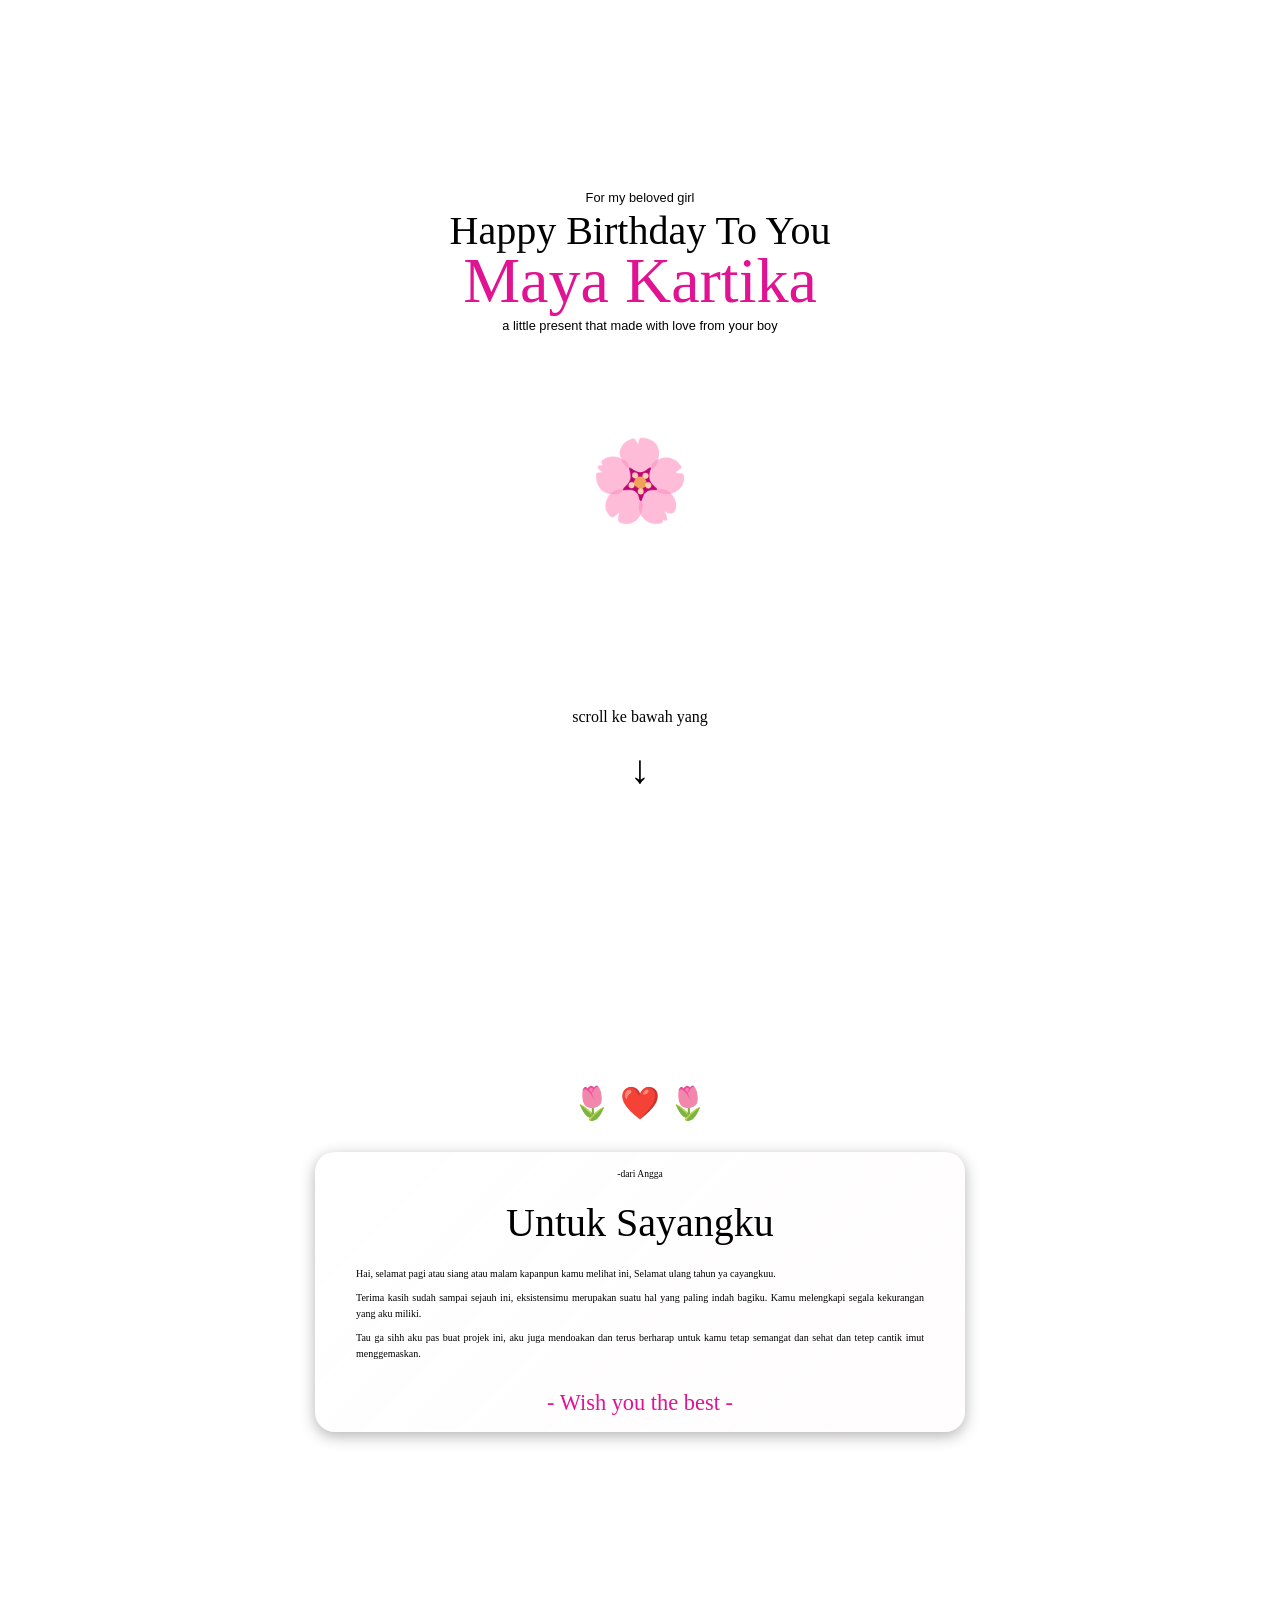
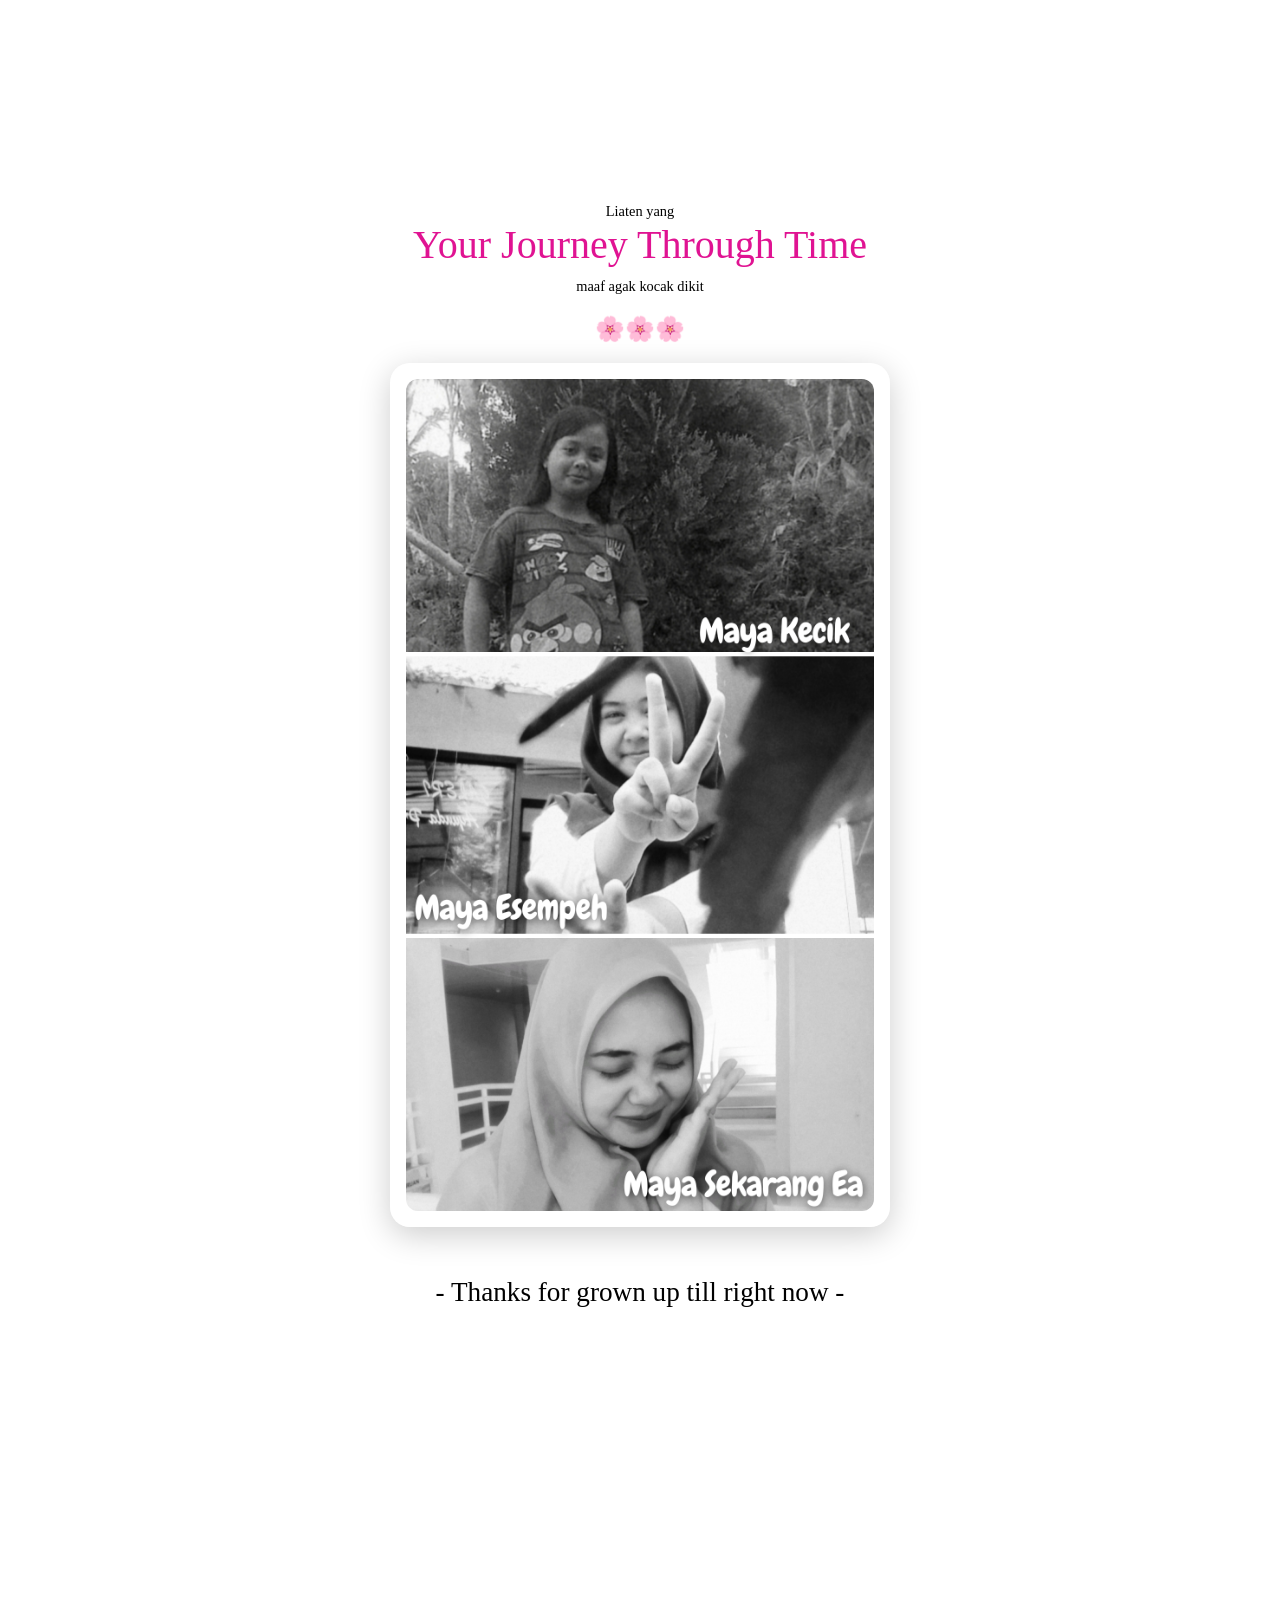
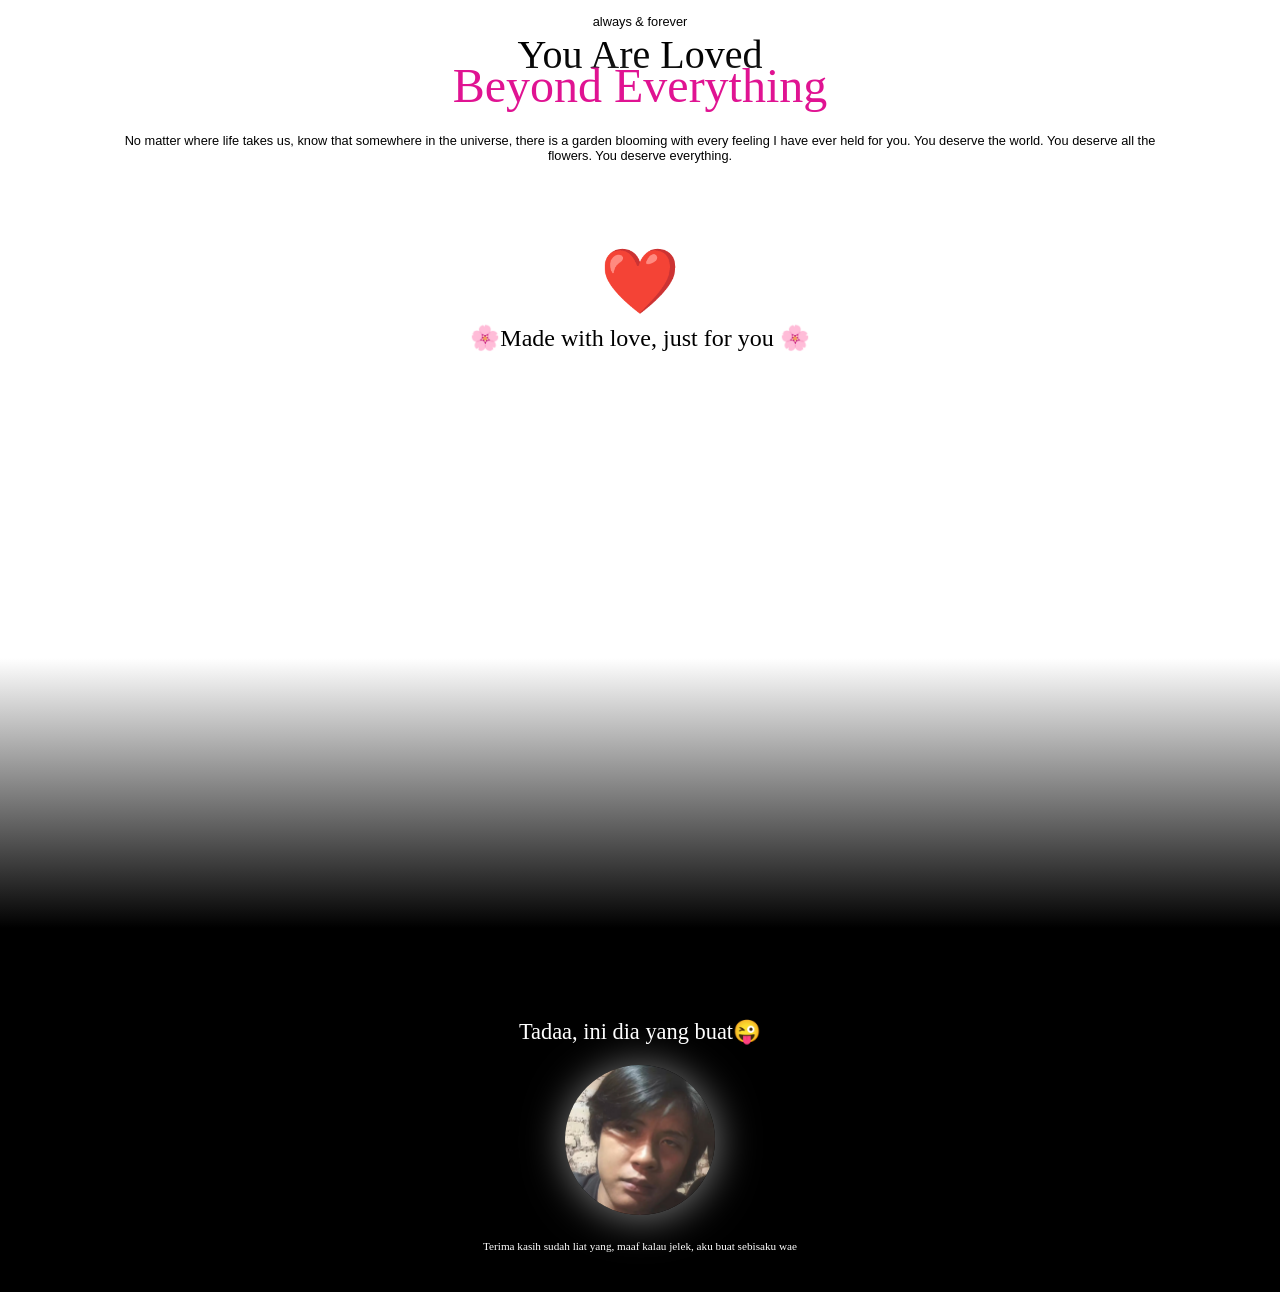
==== kartu.html @ b3ecb8d4 "Add files via upload" ====
<!DOCTYPE html>
<html lang="id">
<head>
    <meta charset="UTF-8">
    <meta name="viewport" content="width=device-width, initial-scale=1.0">
    <title>Buatan Angga</title>
    <link rel="stylesheet" href="style.css">
</head>
<body>
    <div id="flower-container"></div>
    <main class="scroll-container">
        
        <section class="halaman">
            <h100>For my beloved girl</h100>
            <h1>Happy Birthday To You</h1>
            <h2>Maya Kartika</h2>
            <h4>a little present that made with love from your boy</h4>
            <h5><span class="emoji-putar">🌸</span></h5>
            <h7>scroll ke bawah yang</h7>
            <h6><span class="kentul">↓</span></h6>
            
        
        </section>
        
        <section class="halamanY">
            <h1>🌷 ❤️ 🌷</h1>
            <div class="box-konten">
                <h2>-dari Angga</h2>
                <h3>Untuk <span class="asbak">Sayangku</span></h3>
                <p>Hai, selamat pagi atau siang atau malam kapanpun kamu melihat ini, Selamat ulang tahun ya cayangkuu.</p>
                <p>Terima kasih sudah sampai sejauh ini, eksistensimu merupakan suatu hal yang paling indah bagiku. Kamu melengkapi segala kekurangan yang aku miliki.</p>
                <p>Tau ga sihh aku pas buat projek ini, aku juga mendoakan dan terus berharap untuk kamu tetap semangat dan sehat dan tetep cantik imut menggemaskan.</p>
                <h4>- Wish you the best - </h4>
            </div>
        </section>
        
        <section class="halamanX">
            <hm>Liaten yang</hm>
            <h1 class="judul">Your Journey Through Time</h1>
            <p>maaf agak kocak dikit</p>
            <h2>🌸🌸🌸</h2>

            <div class="box-kliping-foto">
            <img src="kilas.png" alt="Kliping Memori Kita">
            </div>
            <h3>- Thanks for grown up till right now -</h3>
        </section>

        <section class="halamanZ">
            <h100>always & forever</h100>
            <h1>You Are Loved</h1>
            <h2>Beyond Everything</h2>
            <p>No matter where life takes us, know that somewhere in the universe, there is a garden blooming with every feeling I have ever held for you. You deserve the world. You deserve all the flowers. You deserve everything.</p>
            <h6><span class="kentul">❤️</span></h6>
            <h3>🌸Made with love, just for you 🌸</h3>
        </section>

        <section class="batas">

        </section>

        <section class="ending">
            <h1>Tadaa, ini dia yang buat😜</h1>
            <div class="container-foto-bulat">
            <img src="kurator.jpg" alt="Foto Profil" class="foto-profil-bulat">
             </div>
            <p>Terima kasih sudah liat yang, maaf kalau jelek, aku buat sebisaku wae</p>
        </section>
    </main>

    <script src="script.js"></script>
</body>
</html>
---- style.css ----
/* Mendeklarasikan font kustom kamu */
@font-face {
    font-family: 'roable'; /* Ini nama bebas yang kamu buat sendiri */
    src: url('fonts/roable.otf') format('opentype'); /* Arahkan ke tempat file font kamu disimpan */
}
@font-face {
    font-family: 'eternalo'; 
    src: url('fonts/eternalo.ttf') format('opentype');
}
@font-face {
    font-family: 'sepohayde'; 
    src: url('fonts/sepohayde.ttf') format('opentype');
}
@font-face {
    font-family: 'relodrame'; 
    src: url('fonts/relodrame.ttf') format('opentype');
}
@import url('https://fonts.googleapis.com/css2?family=Poppins:ital,wght@0,100;0,200;0,300;0,400;0,500;0,600;0,700;0,800;0,900;1,100;1,200;1,300;1,400;1,500;1,600;1,700;1,800;1,900&display=swap');

/* 1. Reset dasar agar jarak di browser rapi */
* {
    margin: 0;
    padding: 0;
    box-sizing: border-box;
}

/* 2. Mengatur Background Utama (Gradasi Ungu Tua ke Hitam) */
body {
    margin: 0;
    padding: 0;
    width: 100%;
    
    /* background-image: url('bg1.png'); */
    background-position: center;
    background-repeat: no-repeat;
    background-size: cover;
    background-color: #ffffff;
    background-attachment: fixed;
}

/* 3. Mengatur Wadah Utama Scroll */
.scroll-container {
    display: flex;
    flex-direction: column;
    width: 100%;
}

/* 4. Mengatur Tiap Halaman Seksional */
.halaman {
    /* Membuat tiap halaman memiliki tinggi minimal setara 1 layar penuh browser */
    min-height: 70vh; 
    
    /* Membuat konten di dalamnya otomatis berada di tengah-tengah */
    display: flex;
    flex-direction: column;
    justify-content: center;
    align-items: center;
    
    /* Jarak aman di kanan-kiri dan atas-bawah */
    padding: 40px 20px; 
    text-align: center;
    
}
.halamanY {
    /* Membuat tiap halaman memiliki tinggi minimal setara 1 layar penuh browser */
    min-height: 100vh; 
    
    /* Membuat konten di dalamnya otomatis berada di tengah-tengah */
    display: flex;
    flex-direction: column;
    justify-content: center;
    align-items: center;
    
    /* Jarak aman di kanan-kiri dan atas-bawah */
    padding: 40px 20px; 
    text-align: center;
     
}
.halamanX {
    /* Membuat tiap halaman memiliki tinggi minimal setara 1 layar penuh browser */
    min-height: 100vh; 
    
    /* Membuat konten di dalamnya otomatis berada di tengah-tengah */
    display: flex;
    flex-direction: column;
    justify-content: center;
    align-items: center;
    
    /* Jarak aman di kanan-kiri dan atas-bawah */
    padding: 40px 20px; 
    text-align: center;
    
}
.halamanZ {
    /* Membuat tiap halaman memiliki tinggi minimal setara 1 layar penuh browser */
    min-height: 100vh; 
    
    /* Membuat konten di dalamnya otomatis berada di tengah-tengah */
    display: flex;
    flex-direction: column;
    justify-content: center;
    align-items: center;
    
    /* Jarak aman di kanan-kiri dan atas-bawah */
    padding: 40px 20px; 
    text-align: center;
    
}
.batas {
    min-height: 30vh;
    background: hsla(0, 0%, 100%, 1);
    background: linear-gradient(270deg, hsla(0, 0%, 100%, 1) 0%, hsla(0, 0%, 0%, 1) 100%);
    background: -moz-linear-gradient(270deg, hsla(0, 0%, 100%, 1) 0%, hsla(0, 0%, 0%, 1) 100%);
    background: -webkit-linear-gradient(270deg, hsla(0, 0%, 100%, 1) 0%, hsla(0, 0%, 0%, 1) 100%);
    filter: progid: DXImageTransform.Microsoft.gradient( startColorstr="#FFFFFF", endColorstr="#000000", GradientType=1 );
    }
.ending {
    /* Membuat tiap halaman memiliki tinggi minimal setara 1 layar penuh browser */
    min-height: 10vh;
    background-color: #000000;
    
    /* Membuat konten di dalamnya otomatis berada di tengah-tengah */
    display: flex;
    flex-direction: column;
    justify-content: center;
    align-items: center;
    
    /* Jarak aman di kanan-kiri dan atas-bawah */
    padding: 40px 20px; 
    text-align: center;
    
}

.halaman h100 {
    font-family: "Poppins", sans-serif;
    font-weight: 400;
    font-size: 0.8rem;
    margin-top: 150px;
    margin-bottom: 2px;
    color: #000000;
    animation: muncul 1s ease-out forwards;
}

.halaman h1 {
    font-family: "eternalo";
    font-size: 2.5rem;
    font-weight: 500;
    margin-bottom: 20px;
    color: #000000;
    text-shadow: 0 0 30px #ffffff;
    animation: muncul 1s ease-out forwards;
    animation-delay: 1s;
    opacity: 0;
}

.halaman h2 {
    font-family: "relodrame";
    font-size: 4rem;
    font-weight: 500;
    margin-top: -30px;
    margin-bottom: 100px;
    color: #e01392;
    text-shadow: 0 0 30px #ffffff;
    animation: muncul 1s ease-out forwards;
    animation-delay: 2s;
    opacity: 0;
}
.halaman h4 {
    font-family: "Poppins", sans-serif;
    font-size: 0.8rem;
    font-weight: 400;
    margin-top: -100px;
    margin-bottom: 1px;
    color:#000000;
    animation: muncul 1s ease-out forwards;
    animation-delay: 3s;
    opacity: 0;
}
.halaman h5 {
font-size: 5rem;
margin-top: 100px;
margin-bottom: -20px;
animation: muncul 1.2s ease-out forwards;
animation-delay: 3.4s;
opacity: 0;
}

.halaman h6 {
    font-size: 2.5rem;
    margin-top: 20px;
    color:#000000;
    animation: muncul 1.2s ease-out forwards;
    animation-delay: 3.4s;
    opacity: 0;
}
.halaman h7{
    font-family: "Poppins";
    font-weight: 300;
    font-size: 1rem;
    margin-top: 200px;
    color:#000000;
    animation: muncul 1.2s ease-out forwards;
    animation-delay: 3.4s;
    opacity: 0;
}
@keyframes muncul {
    0% {
        opacity: 0;
        transform: translateY(50px) scale(1);
    }
    100% {
        opacity: 1;
        transform: translateY(0) scale(1);
    }
}
.halamanY h1 {
    font-size: 2rem;
    margin-top: -50px;
    margin-bottom: 20px;
}
.halamanY h2 {
    font-family: 'Poppins';
    font-weight: 500;
    font-size: 0.6rem;
    margin-top: -25px;
    margin-bottom: 20px;
    color: #000000;
    justify-self: right;
}
.halamanY h3 {
    font-family: 'eternalo';
    font-weight: 500;
    font-size: 2.5rem;
    margin-bottom: 20px;
    color: #000000;
}
/*.asbak {
    color: #e01392;
}*/
.halamanY p {
    font-family: 'Poppins';
    font-size: 10px;
    line-height: 1.6;
    color: #000000;
    text-align: justify;
    padding-bottom: 8px;
}
.halamanY h4{
    font-family: 'relodrame';
    font-weight:200;
    color: #e01392;
    font-size: 1.4rem;
    padding-top: 20px;
    margin-bottom: -25px;
}
#flower-container {
    position: fixed;
    top: 0;
    left: 0;
    width: 100%;
    height: 100%;
    pointer-events: none; /* Agar teks di bawahnya tetap bisa di-klik */
    z-index: 9999; /* Agar posisi kelopak selalu di depan background */
    overflow: hidden;
}

/* Gaya untuk setiap kelopak bunga */
.kelopak {
    position: absolute;
    top: -40px; /* Mulai dari sedikit di atas layar */
    color: #ffb3d9; /* Warna pink kelopak */
    font-size: 1.5rem;
    user-select: none;
    animation: jatuh linear infinite;
}

/* Logika gerakan jatuh dan bergoyang */
@keyframes jatuh {
    0% {
        transform: translateY(0) rotate(0deg) translateX(0);
        opacity: 1;
    }
    50% {
        /* Di tengah jalan, kelopaknya agak miring/bergeser ke samping */
        transform: translateY(50vh) rotate(180deg) translateX(30px);
        opacity: 0.8;
    }
    100% {
        /* Jatuh sampai melewati bawah layar */
        transform: translateY(105vh) rotate(360deg) translateX(-20px);
        opacity: 0;
    }
}
/* --- STYLE BOX KONTEN TRANSPARAN GRADIENT --- */
.box-konten {
    /* 1. Membuat warna background transparan bergradasi (putih transparan ke pink soft transparan) */
    background: linear-gradient(
        135deg, 
        rgba(255, 255, 255, 0.07), 
        rgba(255, 179, 217, 0.03)
    );
    
    /* 2. Efek Kaca Buram (Glassmorphism) agar terlihat mewah */
    backdrop-filter: blur(10px);
    -webkit-backdrop-filter: blur(10px); /* Dukungan untuk browser Safari */
    
    /* 3. Mengatur ukuran dan jarak di dalam box */
    padding: 40px;
    max-width: 650px;
    width: 85%; /* Responsif di layar HP */
    border-radius: 20px; /* Membuat sudut box melengkung lembut */
    
    /* 4. Memberikan garis tepi tipis semi-transparan agar box terlihat tegas */
    border: 1px solid rgba(255, 255, 255, 0.15);
    
    /* 5. Efek bayangan halus di belakang box */
    box-shadow: 0 4px 15px rgba(0, 0, 0, 0.3);
    
    /* 6. Animasi halus jika nanti ingin ditambah efek muncul */
    transition: all 0.3s ease;
    margin-top: 10px;
}
.emoji-putar {
    display: inline-block; /* WAJIB: Agar emoji bisa merespon efek putaran/transform */
    
    /* Nama animasi: putar | Durasi: 4 detik | Gerakan: linear (kecepatan konstan) */
    animation: putar 4s linear infinite; 
}

/* LOGIKA PUTARAN (0 derajat sampai 360 derajat) */
@keyframes putar {
    0% {
        transform: rotate(0deg);
    }
    100% {
        transform: rotate(360deg);
    }
}
.kentul {
    display: inline-block; /* WAJIB: Agar emoji bisa merespon efek putaran/transform */

    
    /* Kita ubah nama animasinya jadi 'putarMentul' */
    /* Durasi 3 detik agar gerakan mentul dan putarnya mengalun gemas */
    animation: putarMentul 1s cubic-bezier(0.25, 0.46, 0.45, 0.94) infinite alternate;
}
@keyframes putarMentul {
    0% {
        transform: translateY(0); /* Posisi normal di bawah */
    }
    100% {
        transform: translateY(-20px); /* Melompat ke atas sejauh 20px */
    }
}
/* --- KOTAK TRANSPARAN BESAR UNTUK SATU GAMBAR KLIPING --- */
.box-kliping-foto {
    width: 90%;                     /* Lebar kotak 90% dari layar HP agar ada jarak di kanan-kiri */
    max-width: 500px;               /* Batas lebar maksimal di laptop agar tidak terlalu raksasa */
    background: rgba(255, 255, 255, 0.15); /* Efek transparan putih tipis ala kaca */
    backdrop-filter: blur(8px);     
    -webkit-backdrop-filter: blur(8px);
    border: 1px solid rgba(255, 255, 255, 0.25); 
    border-radius: 20px;            /* Sudut kotak melengkung cantik */
    padding: 15px;                  /* Jarak bingkai transparan ke gambar di dalamnya */
    box-shadow: 0 8px 32px 0 rgba(0, 0, 0, 0.2); 
    box-sizing: border-box;
    margin: 20px auto;              /* Biar posisinya pas di tengah-tengah secara vertikal & horizontal */
}

/* --- MENGATUR GAMBAR EDITAN DI DALAMNYA BIAR AUTO-RESPONSIVE --- */
.box-kliping-foto img {
    width: 100%;                    /* Lebar gambar otomatis melebar pas sesuai kotak transparannya */
    height: auto;                   /* KUNCI: Tinggi gambar otomatis mengikuti proporsi asli hasil editanmu */
    display: block;
    border-radius: 12px;            /* Sudut gambar ikut melengkung rapi */
}
.halamanX hm {
    font-family: 'Poppins';
    font-weight: 400;
    font-size: 0.9rem;
    margin-top: 30px;
    margin-bottom: 1px;
    color: #000000;
}
.halamanX h1 {
    font-family: 'eternalo';
    font-weight: 500;
    font-size: 2.5rem;
    margin-bottom: 20px;
    color: #e01392;
}
.halamanX p{
    font-family: 'Poppins';
    font-weight: 400;
    font-size: 0.9rem;
    margin-top: -10px;
    margin-bottom: 20px;
    color: #000000
}
.halamanX h3 {
    font-family: 'relodrame';
    font-weight: 500;
    font-size: 1.7rem;
    margin-top: 30px;
    margin-bottom: 10px;
    color: #000000;
}
.halamanZ h100 {
    font-family: "Poppins", sans-serif;
    font-weight: 400;
    font-size: 0.8rem;
    margin-top: -50px;
    margin-bottom: 2px;
    color: #000000;
}

.halamanZ h1 {
    font-family: "eternalo";
    font-size: 2.5rem;
    font-weight: 500;
    margin-bottom: 20px;
    color: #000000;
    text-shadow: 0 0 30px #ffffff;
}

.halamanZ h2 {
    font-family: "relodrame";
    font-size: 3rem;
    font-weight: 500;
    margin-top: -40px;
    margin-bottom: 100px;
    color: #e01392;
    text-shadow: 0 0 30px #ffffff;
}
.halamanZ p {
    font-family: "Poppins", sans-serif;
    font-size: 0.8rem;
    font-weight: 400;
    margin-top: -80px;
    margin-bottom: 1px;
    margin-left: 100px;
    margin-right: 100px;
    color:#000000;
}
.halamanZ h6 {
    font-size: 4rem;
    padding-top: 80px;
    color:#000000;
}
.halamanZ h3 {
    font-family: 'eternalo';
    font-weight: 200;
    color: #000000;
    font-size: 1.5rem;
    padding-top: 5px;
}
.ending h1{
    font-family: 'Poppins';
    font-weight: 500;
    color: #ffffff;
    font-size: 1.4rem;
    margin-top: 50px;
    margin-bottom: -30px;
}
.ending p {
    font-family: 'Poppins';
    font-weight: 300;
    color: #ffffff;
    font-size: 0.7rem;
    padding-top: 5px;
}
.container-foto-bulat {
    display: flex;
    justify-content: center; /* Meratakan secara horizontal ke tengah */
    align-items: center;
    width: 100%;
    margin-top: 50px;        /* Jarak ke konten di atasnya */
    margin-bottom: 20px;     /* Jarak ke dasar halaman */
}

/* KUNCI: Membuat foto menjadi bulat sempurna */
.foto-profil-bulat {
    width: 150px;           /* Ukuran diameter bulatnya (Laptop) */
    height: 150px;          /* Wajib sama dengan lebarnya agar bulat sempurna */
    object-fit: cover;      /* Potong gambar secara cerdas agar tidak gepeng */
    
    /* INI JURUS UTAMANYA: Setengah dari diameter */
    border-radius: 50%;     

    /* 
    border: 4px solid #ffffff;*/
    
    /* Opsional: Tambahkan bayangan lembut biar "timbul" */
    box-shadow: 1px 2px 40px rgba(255, 255, 255, 0.5);
}

/* Responsif: Perkecil sedikit ukuran di layar HP */
@media (max-width: 480px) {
    .foto-profil-bulat {
        width: 120px;
        height: 120px;
        /*border: 3px solid #ffffff;  */
    }
}
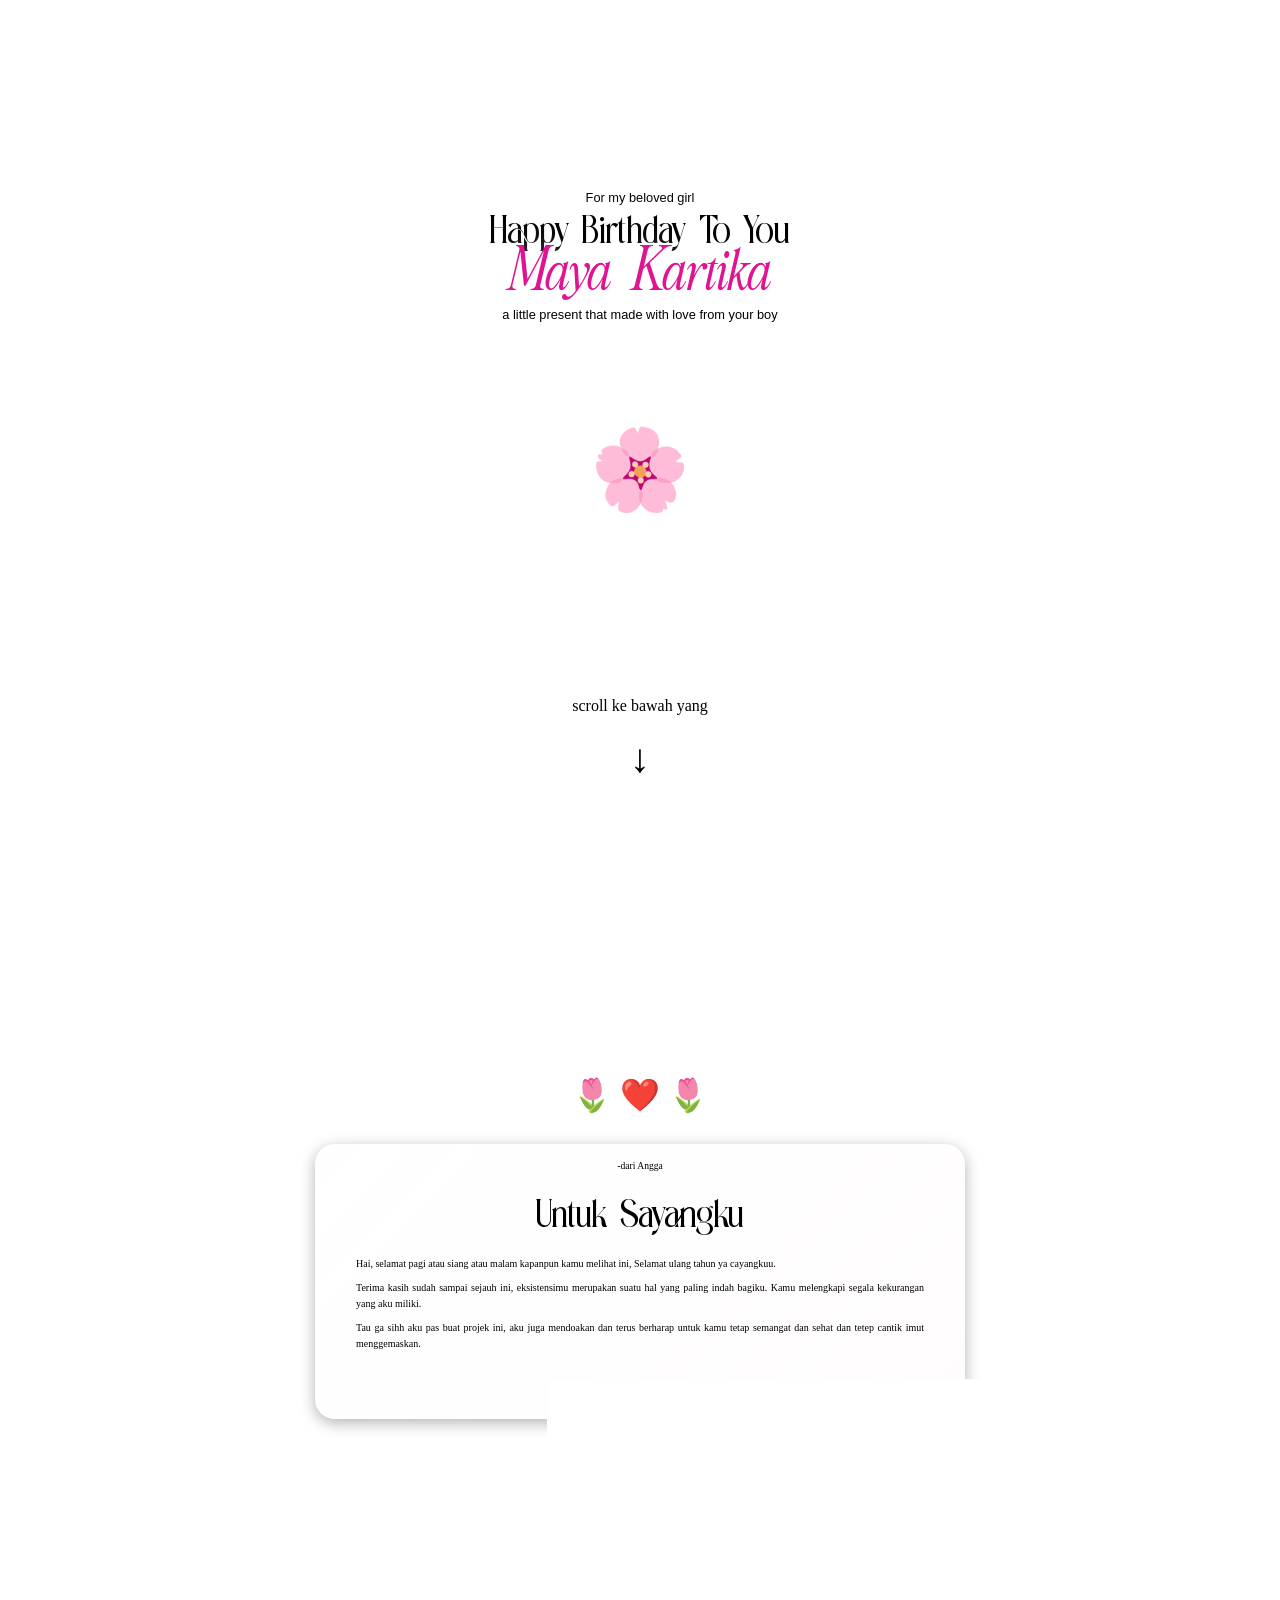
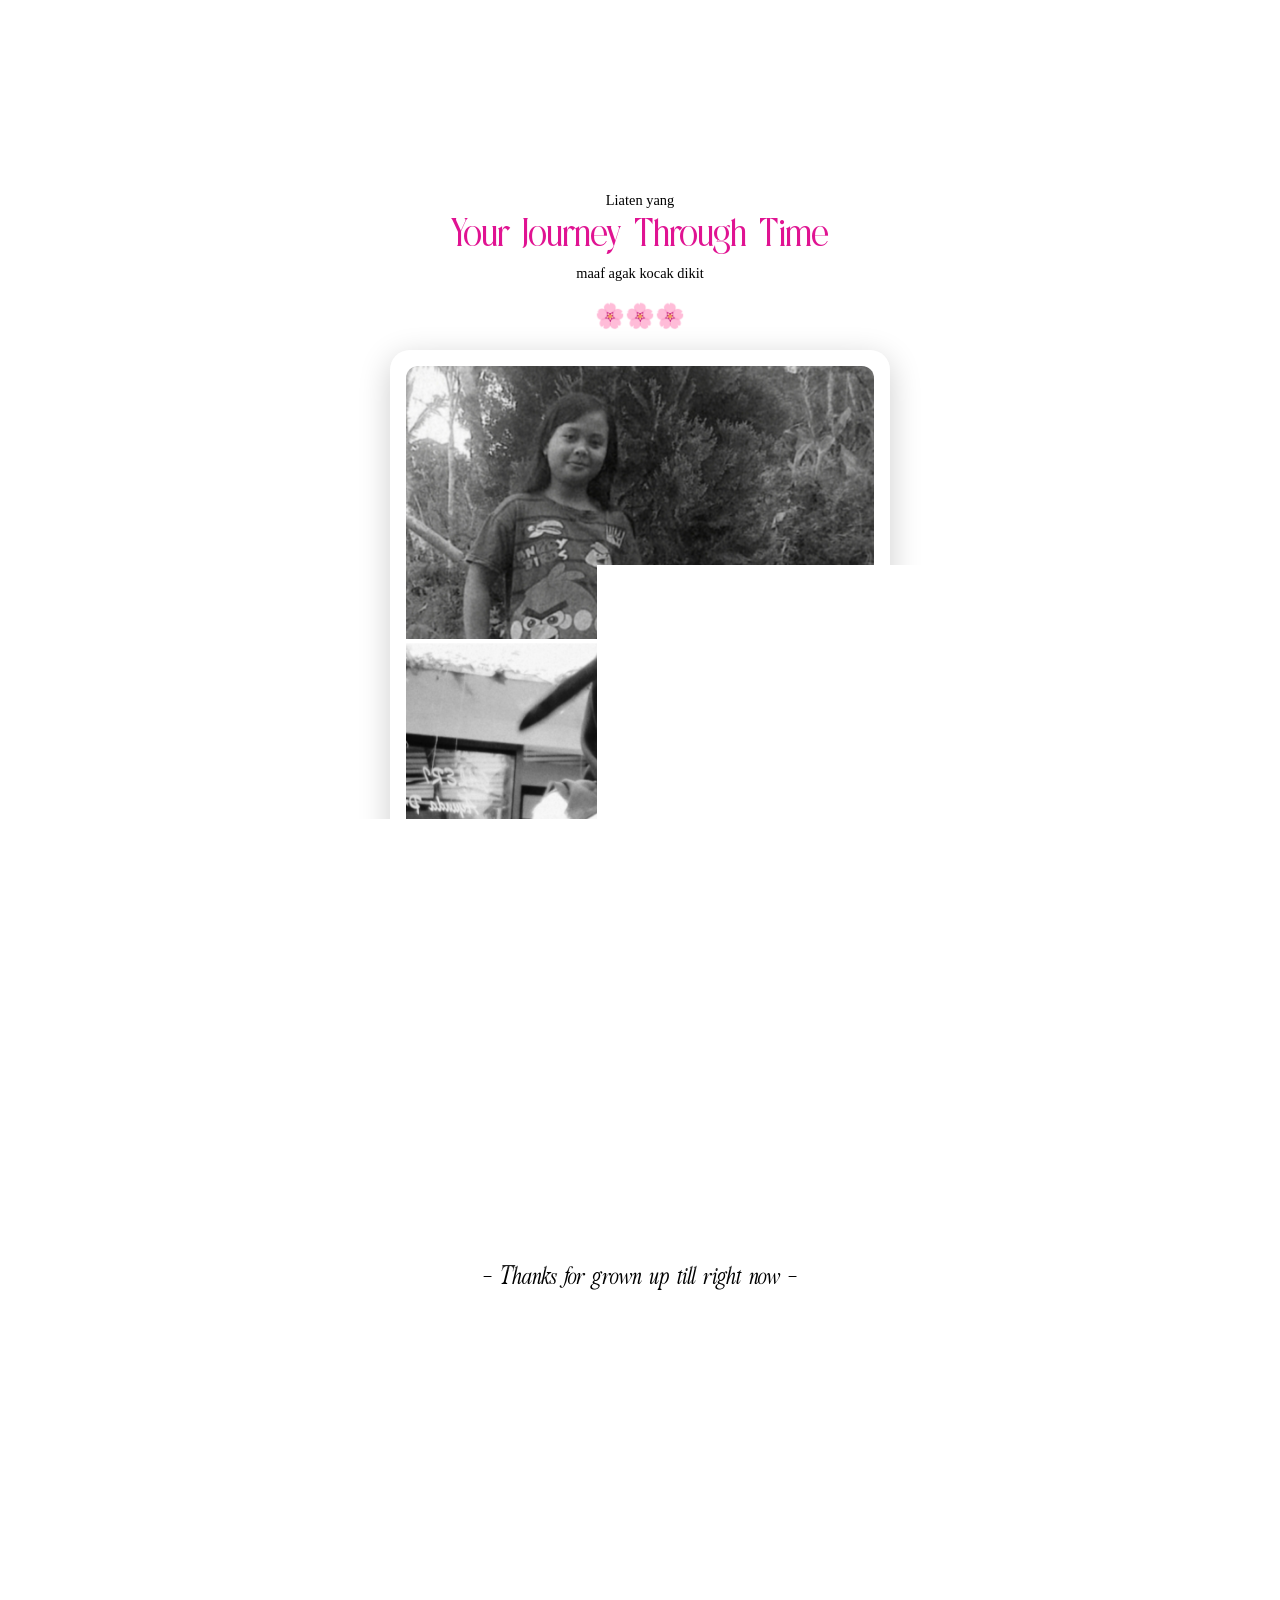
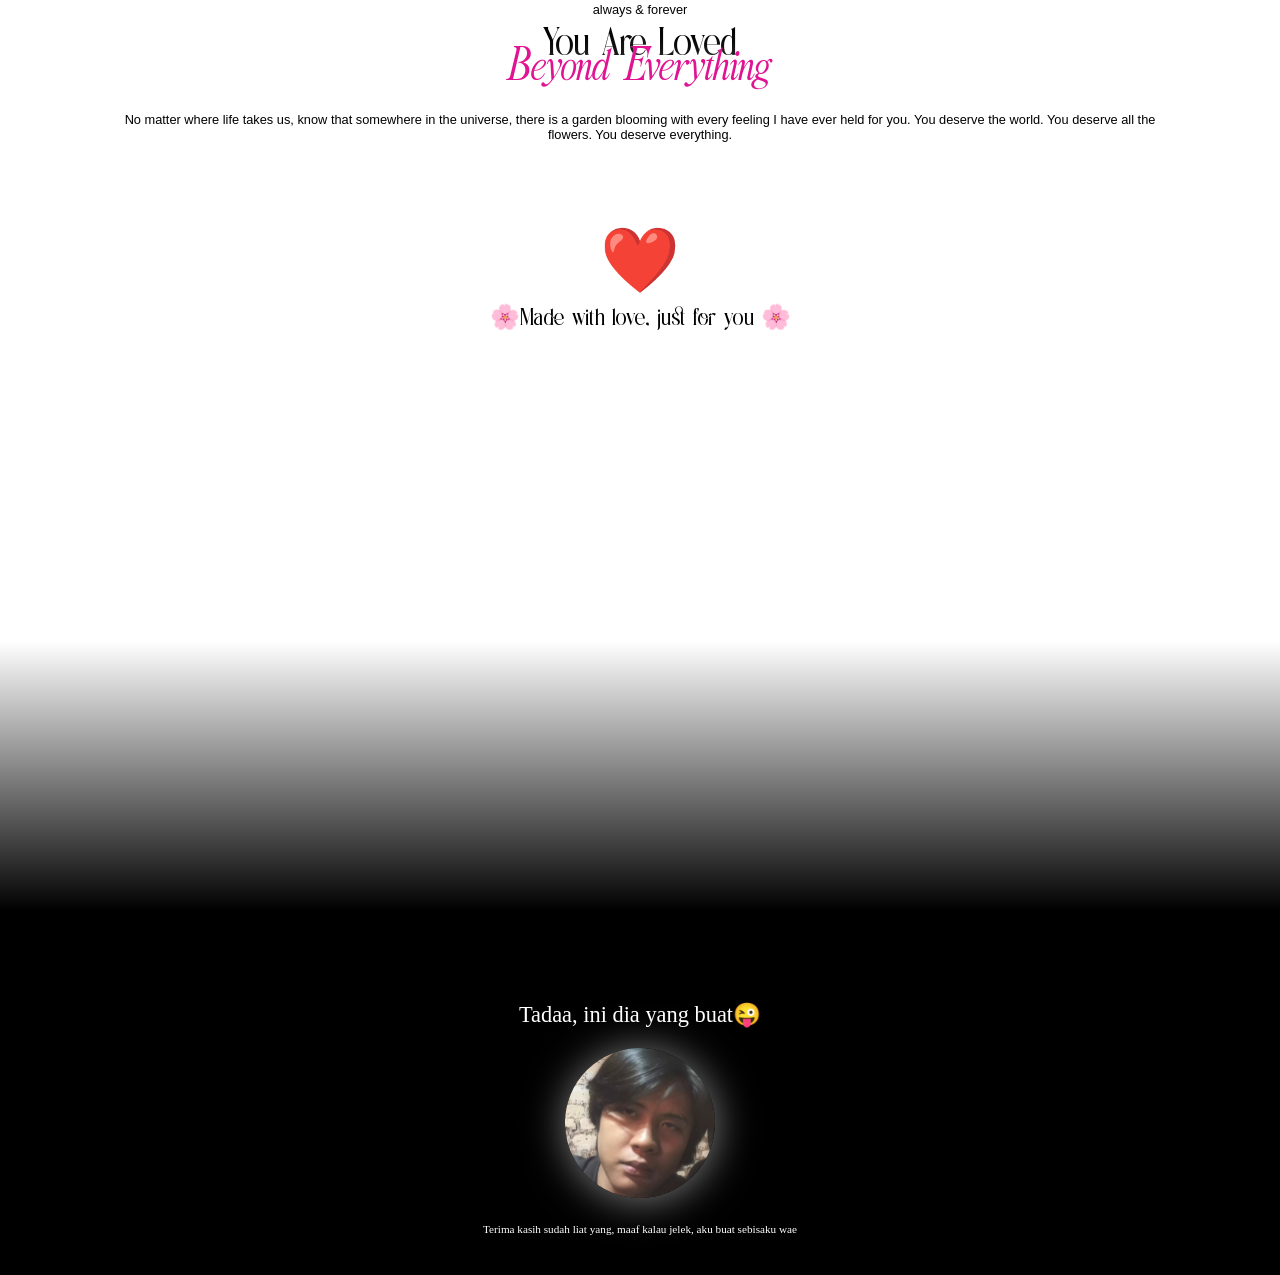
==== commit ff2fa5f2: "Update 1" ====
--- a/kartu.html
+++ b/kartu.html
@@ -4,6 +4,10 @@
     <meta charset="UTF-8">
     <meta name="viewport" content="width=device-width, initial-scale=1.0">
     <title>Buatan Angga</title>
+    <link rel="preload" href="fonts/eternalo.ttf" as="font" type="font/ttf" crossorigin>
+    <link rel="preload" href="fonts/relodrame.ttf" as="font" type="font/ttf" crossorigin>
+    <link rel="preload" href="fonts/roable.otf" as="font" type="font/otf" crossorigin>
+    <link rel="preload" href="fonts/sepohayde.ttf" as="font" type="font/ttf" crossorigin>
     <link rel="stylesheet" href="style.css">
 </head>
 <body>
@@ -70,4 +74,4 @@
 
     <script src="script.js"></script>
 </body>
-</html>+</html>
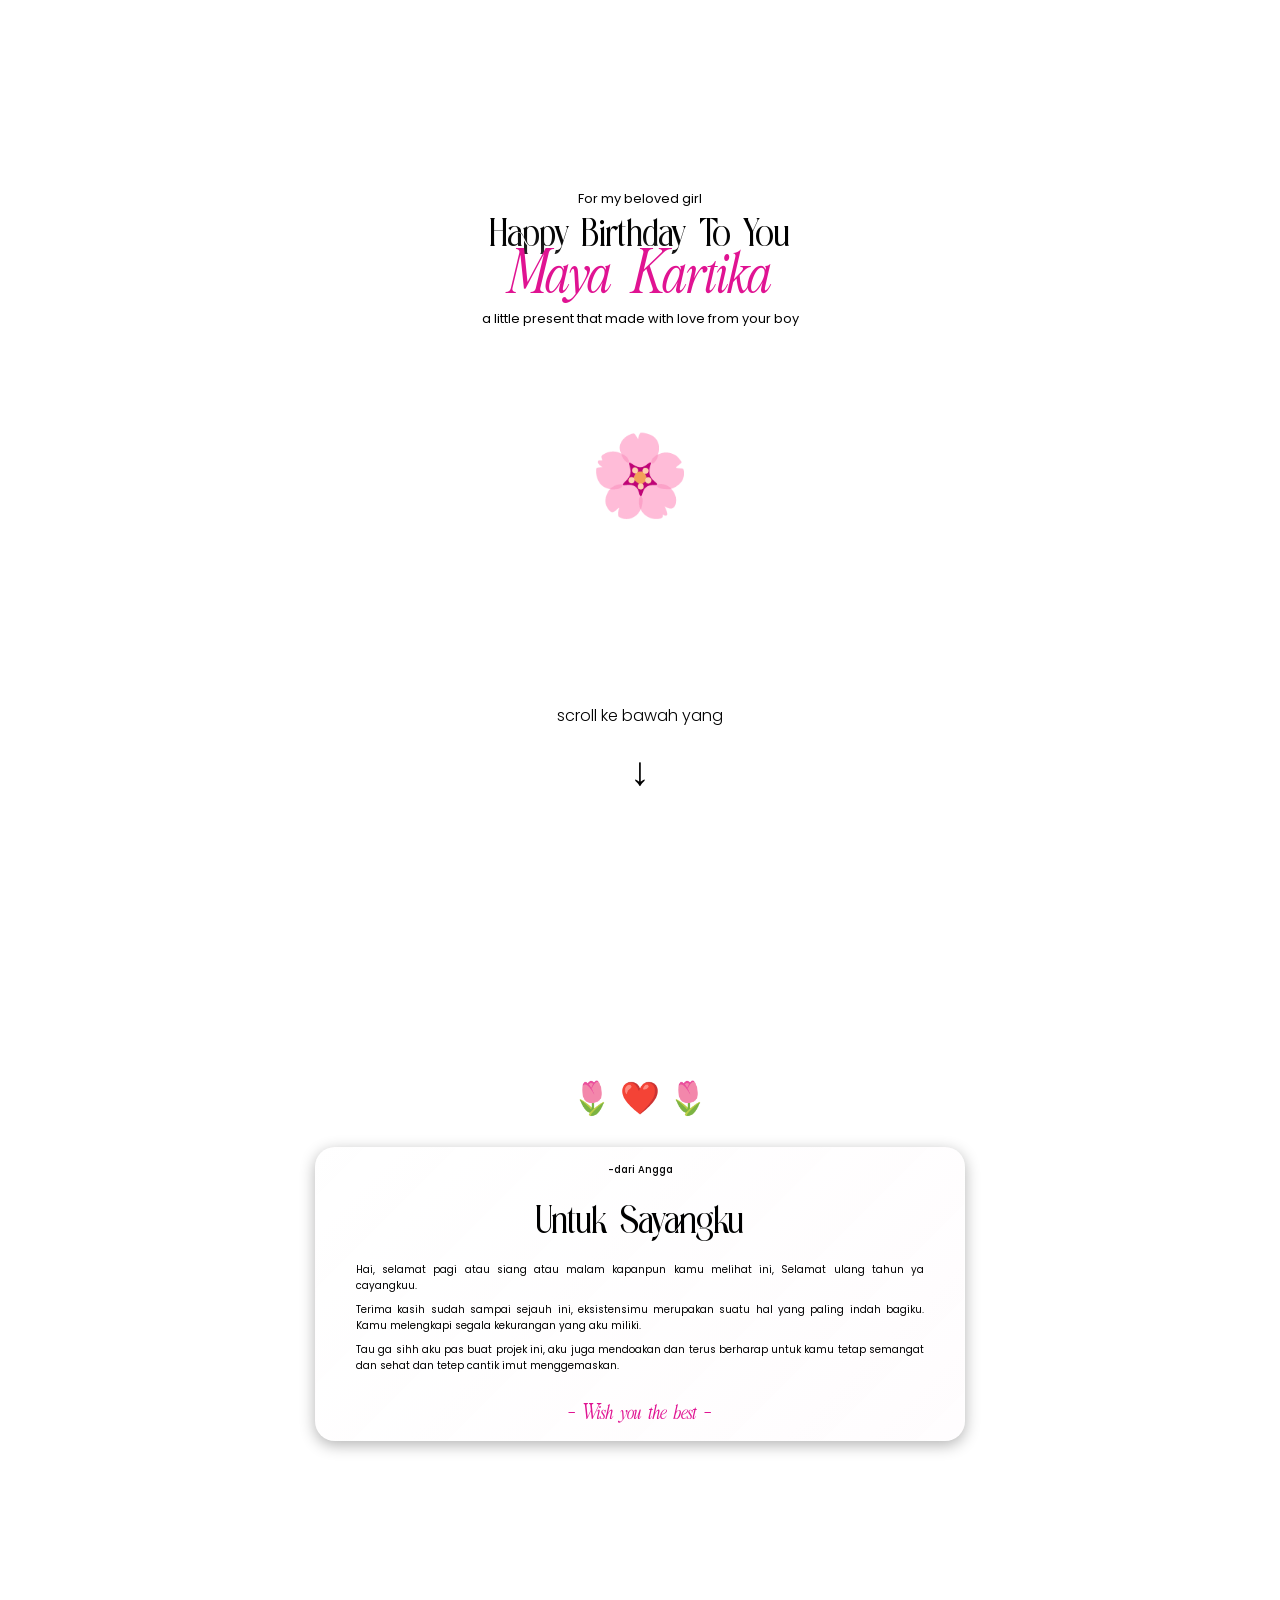
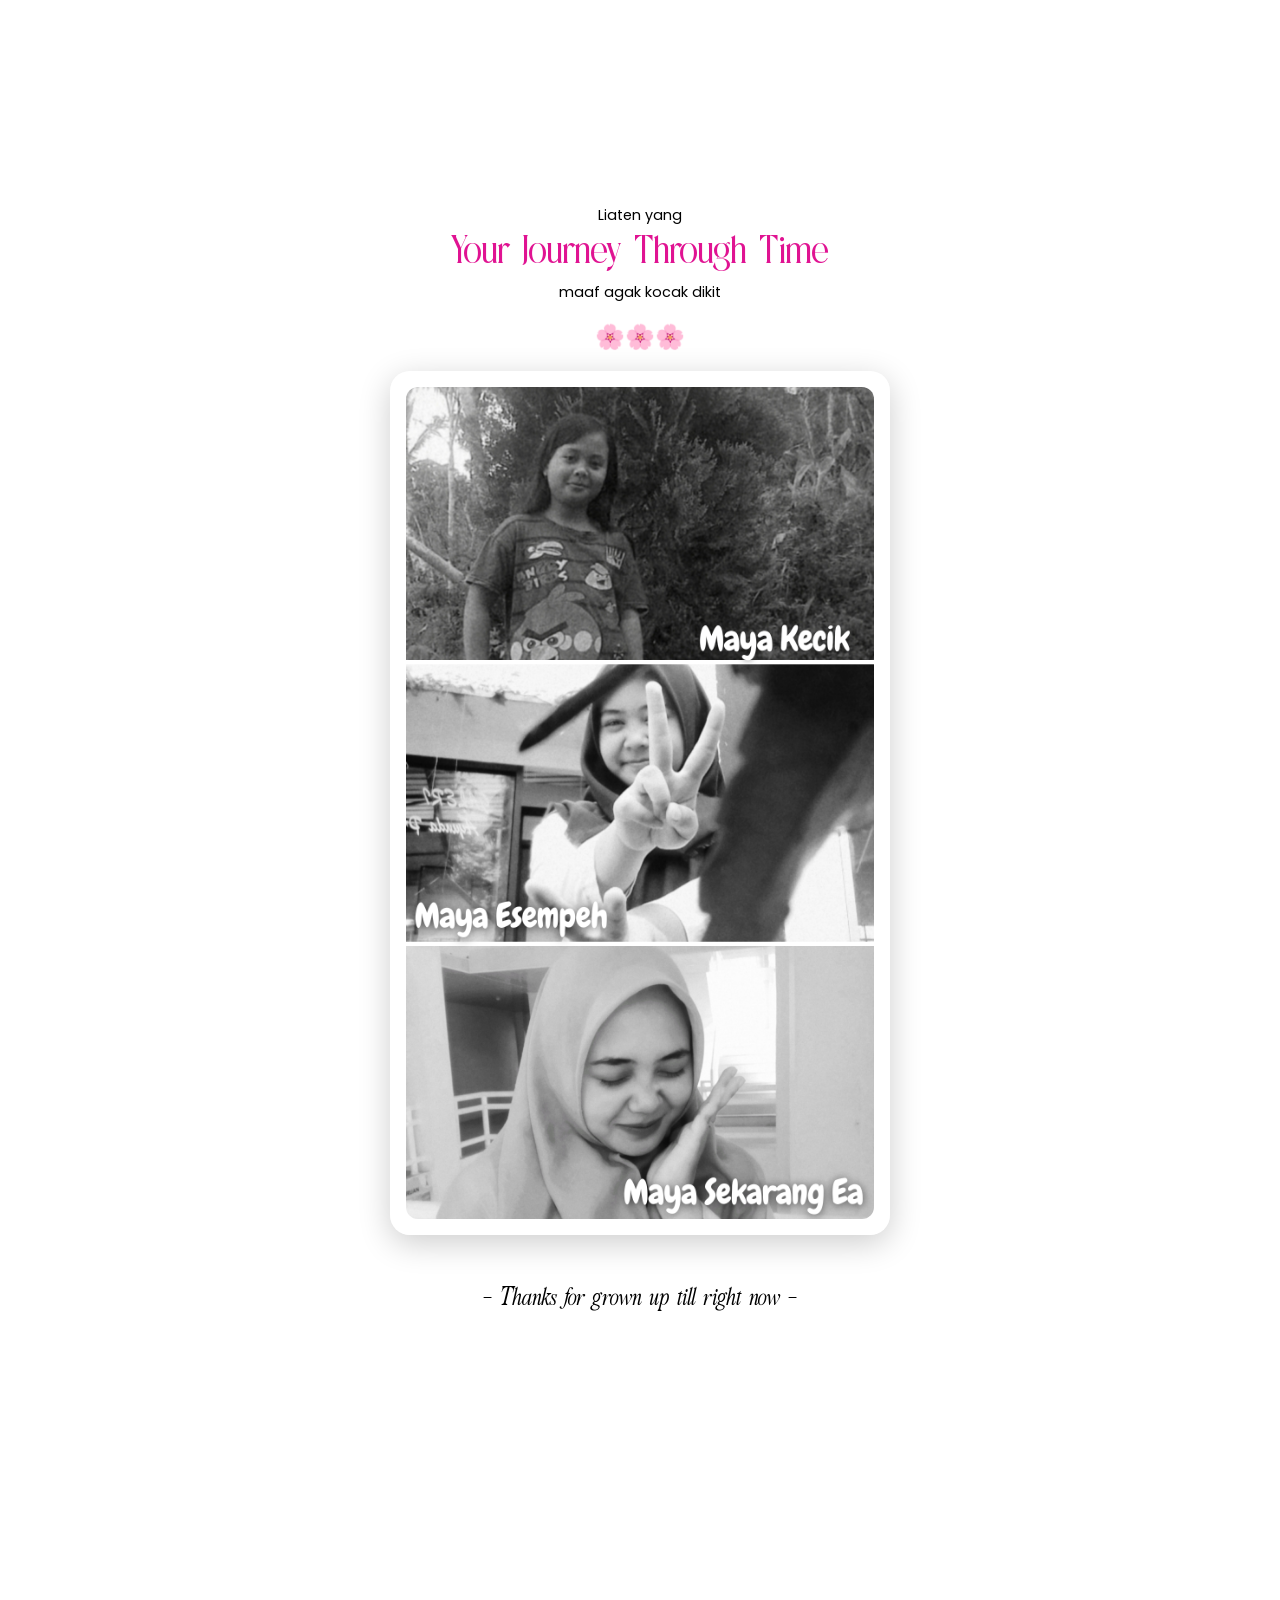
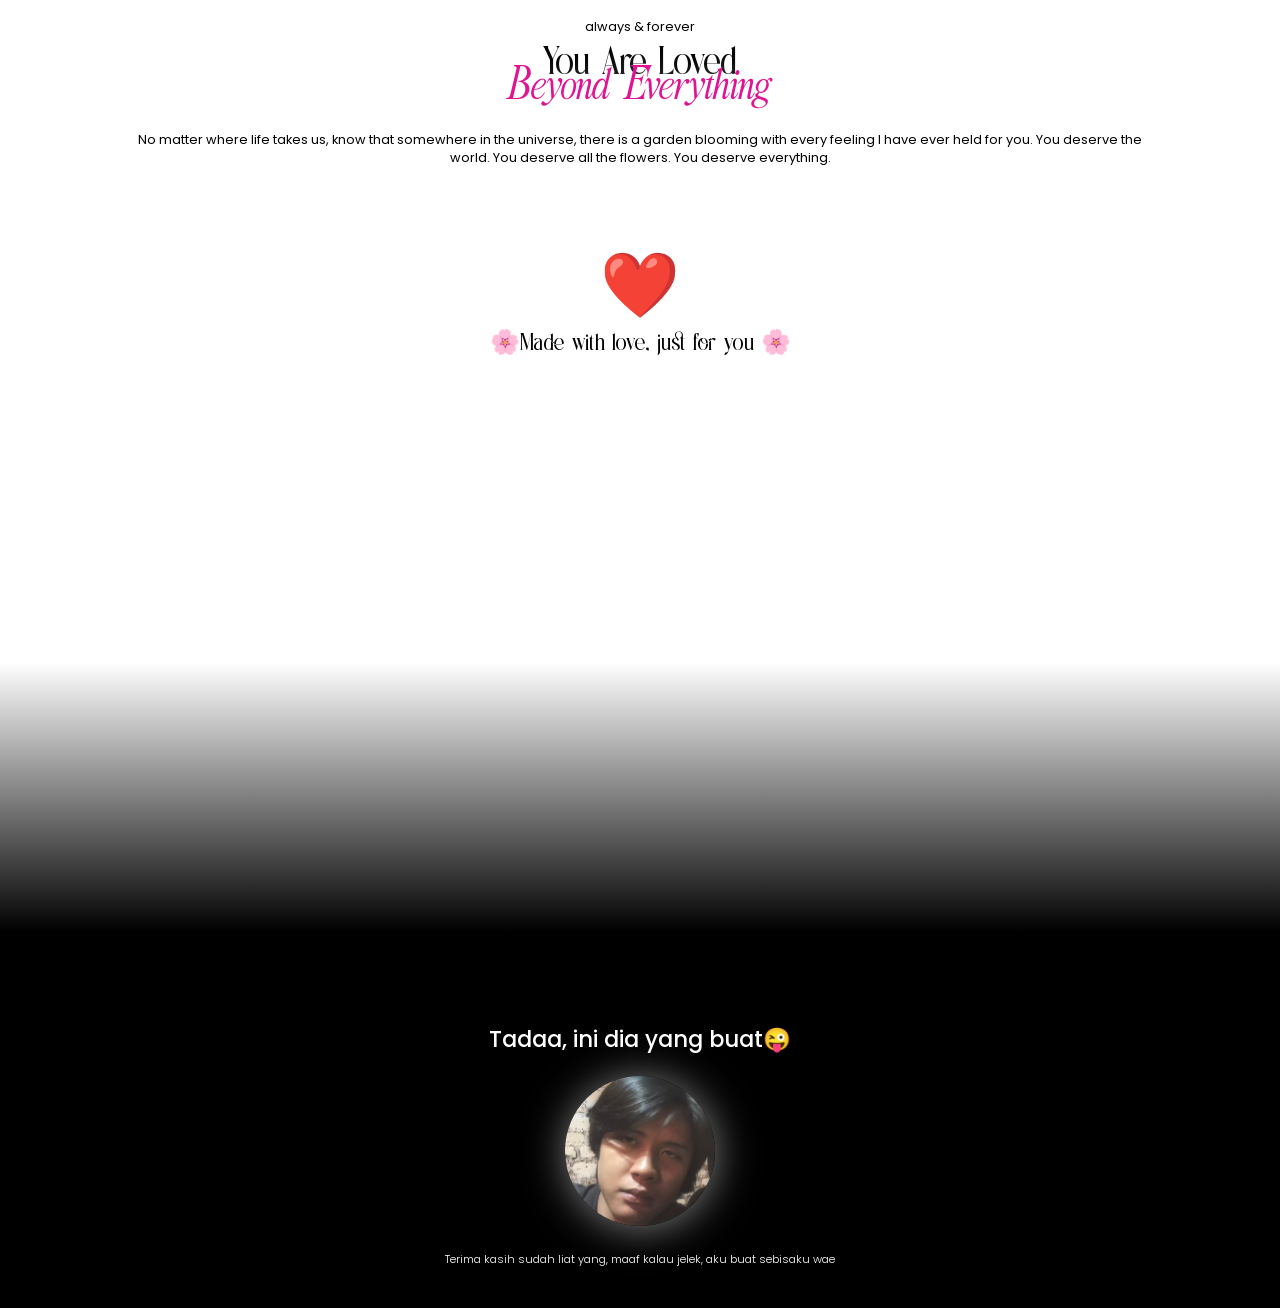
==== commit f95f4533: "Update 3" ====
--- a/kartu.html
+++ b/kartu.html
@@ -4,6 +4,9 @@
     <meta charset="UTF-8">
     <meta name="viewport" content="width=device-width, initial-scale=1.0">
     <title>Buatan Angga</title>
+    <link rel="preconnect" href="https://fonts.googleapis.com">
+<link rel="preconnect" href="https://fonts.gstatic.com" crossorigin>
+<link href="https://fonts.googleapis.com/css2?family=Poppins:ital,wght@0,100;0,200;0,300;0,400;0,500;0,600;0,700;0,800;0,900;1,100;1,200;1,300;1,400;1,500;1,600;1,700;1,800;1,900&display=swap" rel="stylesheet">
     <link rel="preload" href="fonts/eternalo.ttf" as="font" type="font/ttf" crossorigin>
     <link rel="preload" href="fonts/relodrame.ttf" as="font" type="font/ttf" crossorigin>
     <link rel="preload" href="fonts/roable.otf" as="font" type="font/otf" crossorigin>
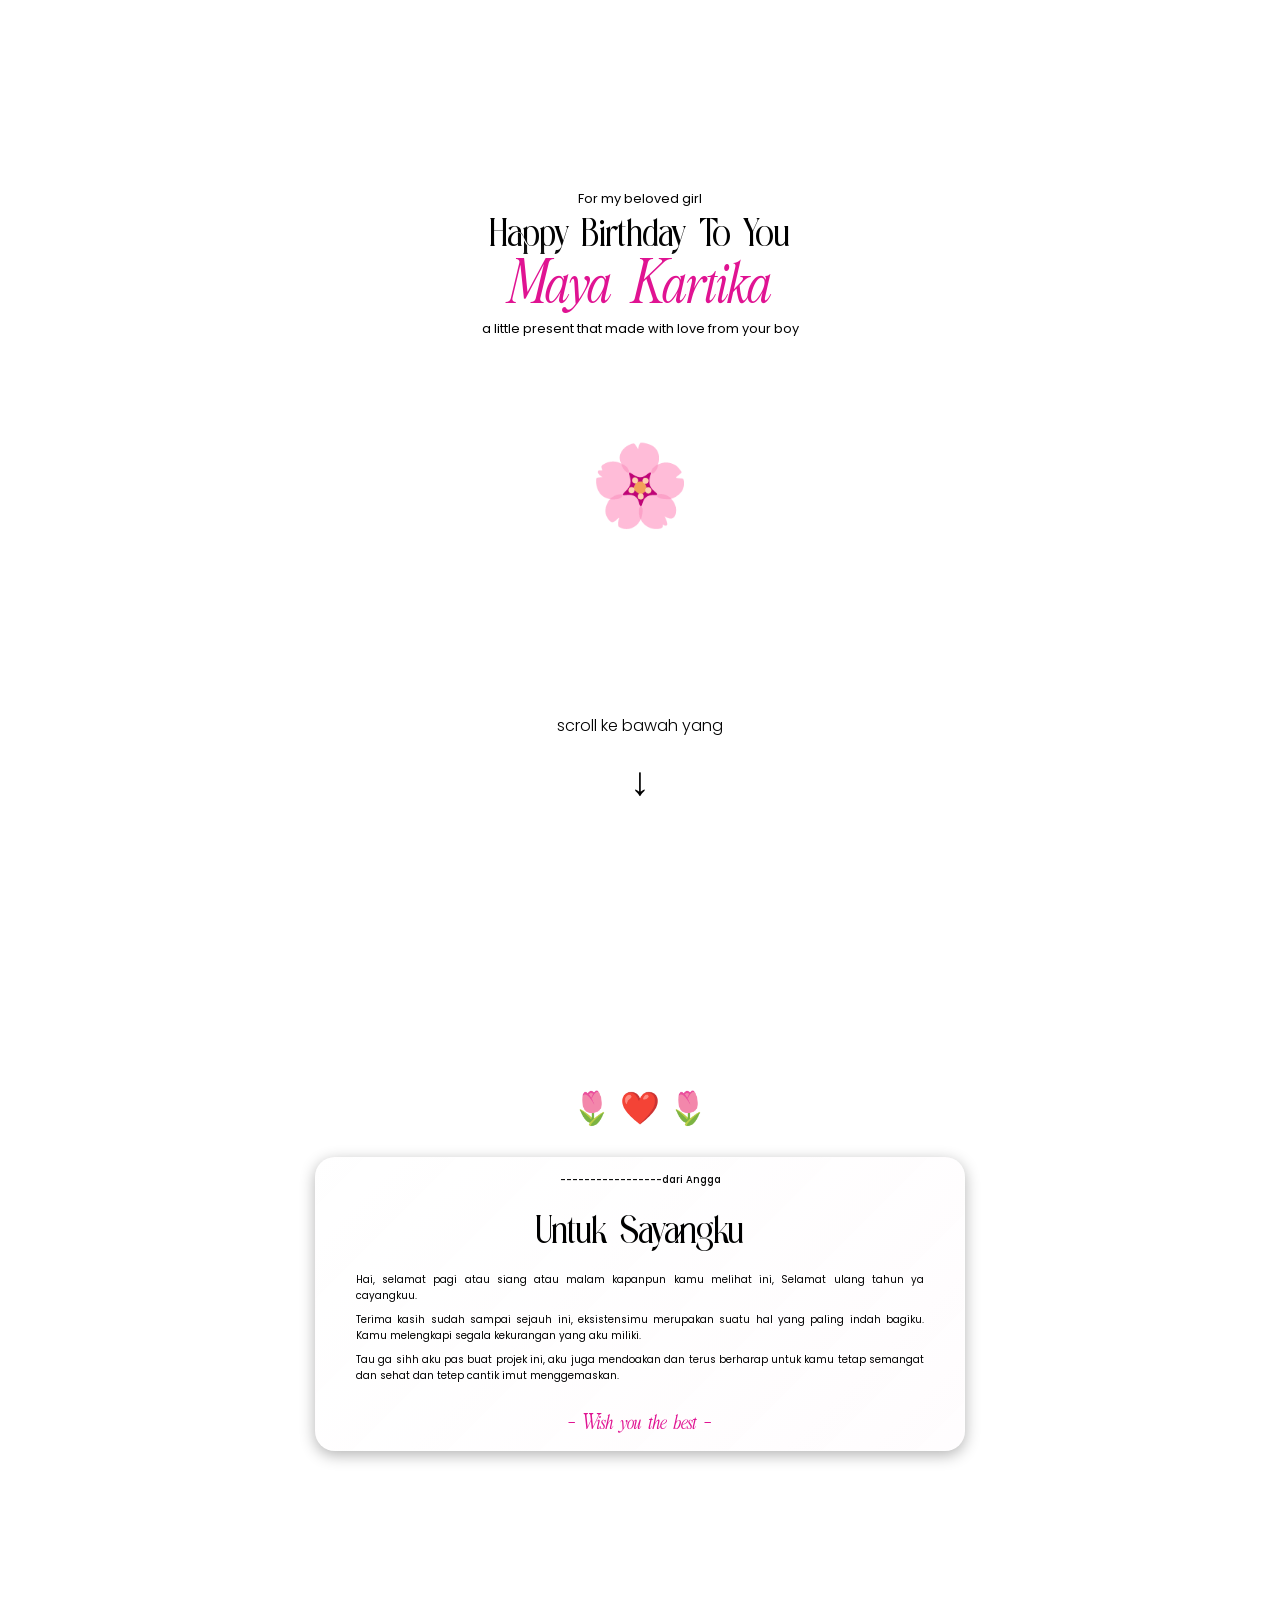
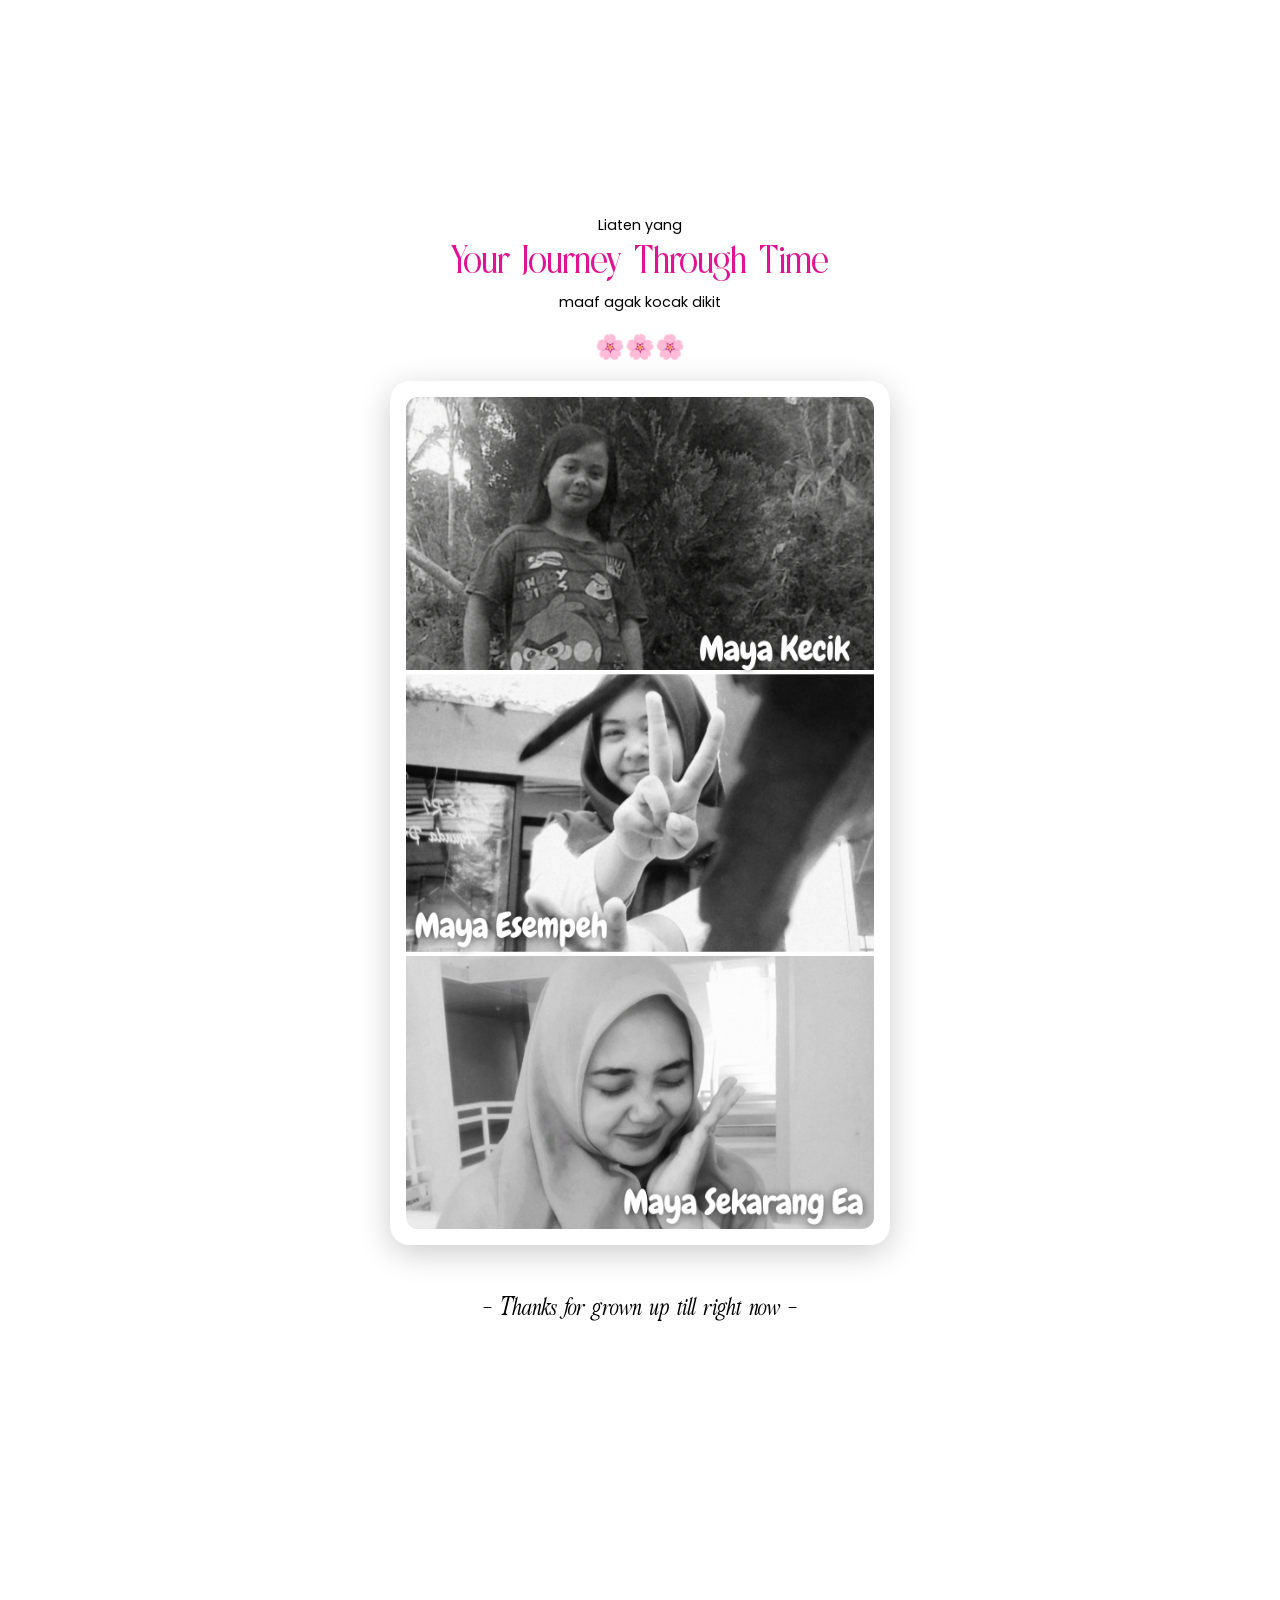
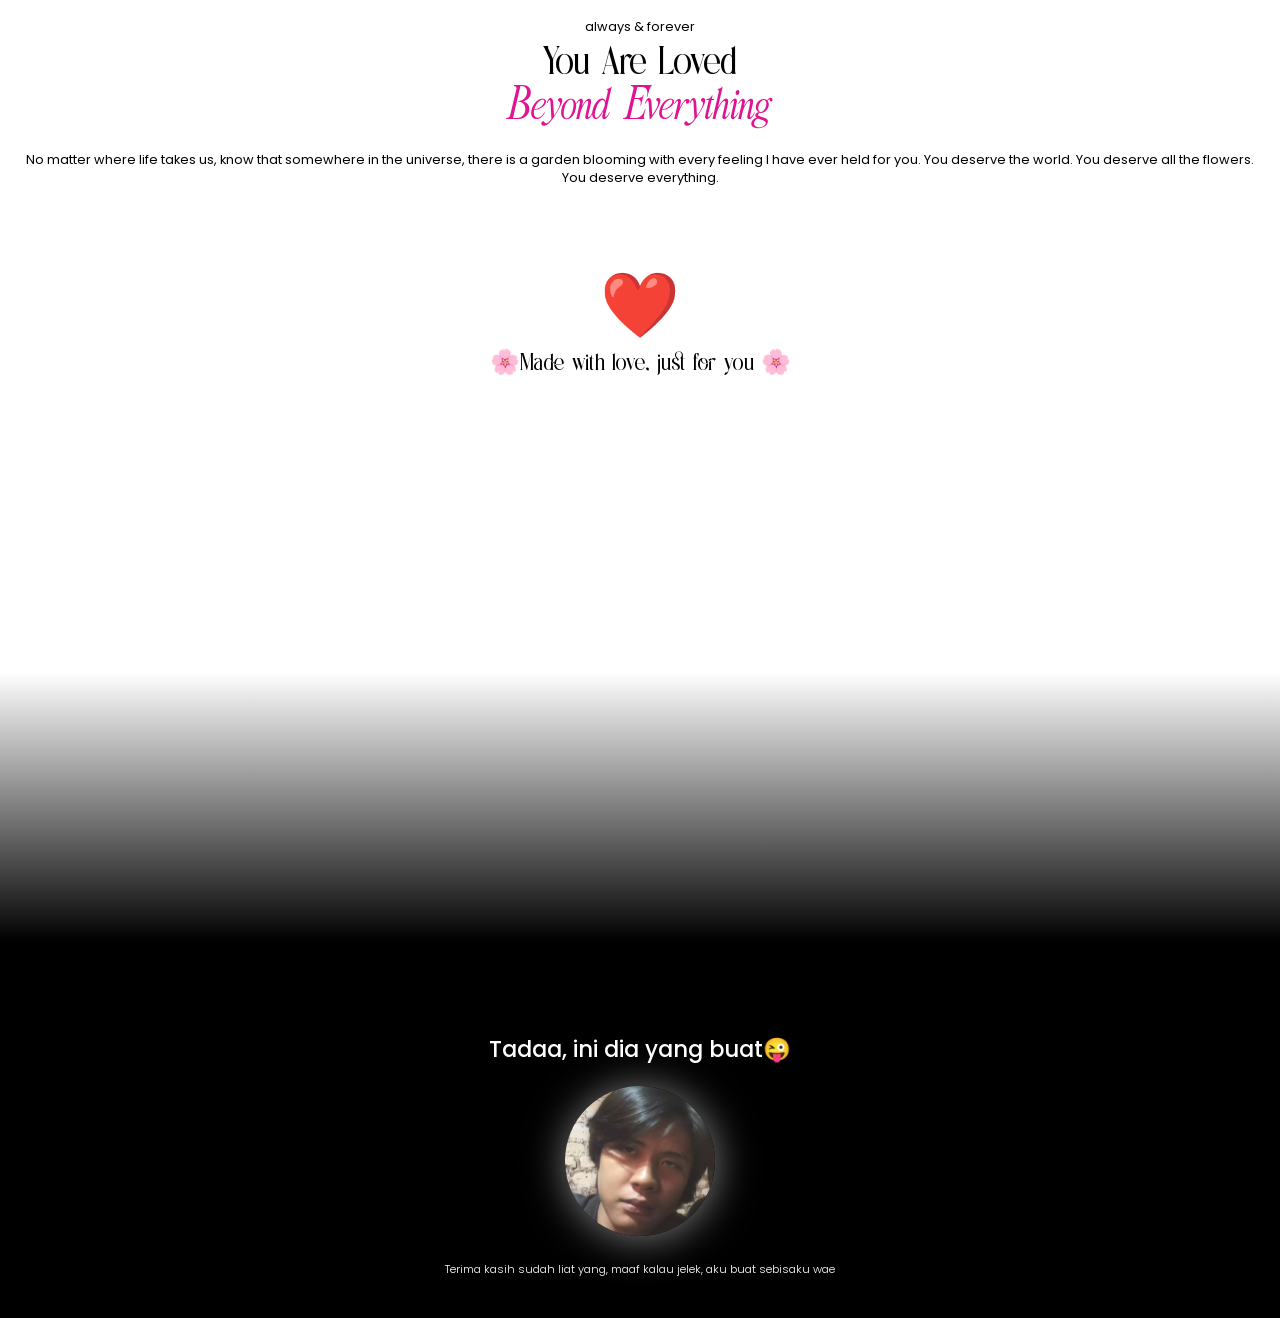
==== commit 884aeba3: "Update kartu.html" ====
--- a/kartu.html
+++ b/kartu.html
@@ -32,7 +32,7 @@
         <section class="halamanY">
             <h1>🌷 ❤️ 🌷</h1>
             <div class="box-konten">
-                <h2>-dari Angga</h2>
+                <h2>-----------------dari Angga</h2>
                 <h3>Untuk <span class="asbak">Sayangku</span></h3>
                 <p>Hai, selamat pagi atau siang atau malam kapanpun kamu melihat ini, Selamat ulang tahun ya cayangkuu.</p>
                 <p>Terima kasih sudah sampai sejauh ini, eksistensimu merupakan suatu hal yang paling indah bagiku. Kamu melengkapi segala kekurangan yang aku miliki.</p>
--- a/style.css
+++ b/style.css
@@ -157,7 +157,7 @@
     font-family: "relodrame";
     font-size: 4rem;
     font-weight: 500;
-    margin-top: -30px;
+    margin-top: -20px;
     margin-bottom: 100px;
     color: #e01392;
     text-shadow: 0 0 30px #ffffff;
@@ -225,7 +225,7 @@
     margin-top: -25px;
     margin-bottom: 20px;
     color: #000000;
-    justify-self: right;
+    justify-self: right !important;
 }
 .halamanY h3 {
     font-family: 'eternalo';
@@ -427,7 +427,7 @@
     font-family: "relodrame";
     font-size: 3rem;
     font-weight: 500;
-    margin-top: -40px;
+    margin-top: -20px;
     margin-bottom: 100px;
     color: #e01392;
     text-shadow: 0 0 30px #ffffff;
@@ -438,8 +438,8 @@
     font-weight: 400;
     margin-top: -80px;
     margin-bottom: 1px;
-    margin-left: 100px;
-    margin-right: 100px;
+    margin-left: 0px;
+    margin-right: 0px;
     color:#000000;
 }
 .halamanZ h6 {
@@ -501,4 +501,4 @@
         height: 120px;
         /*border: 3px solid #ffffff;  */
     }
-}+}
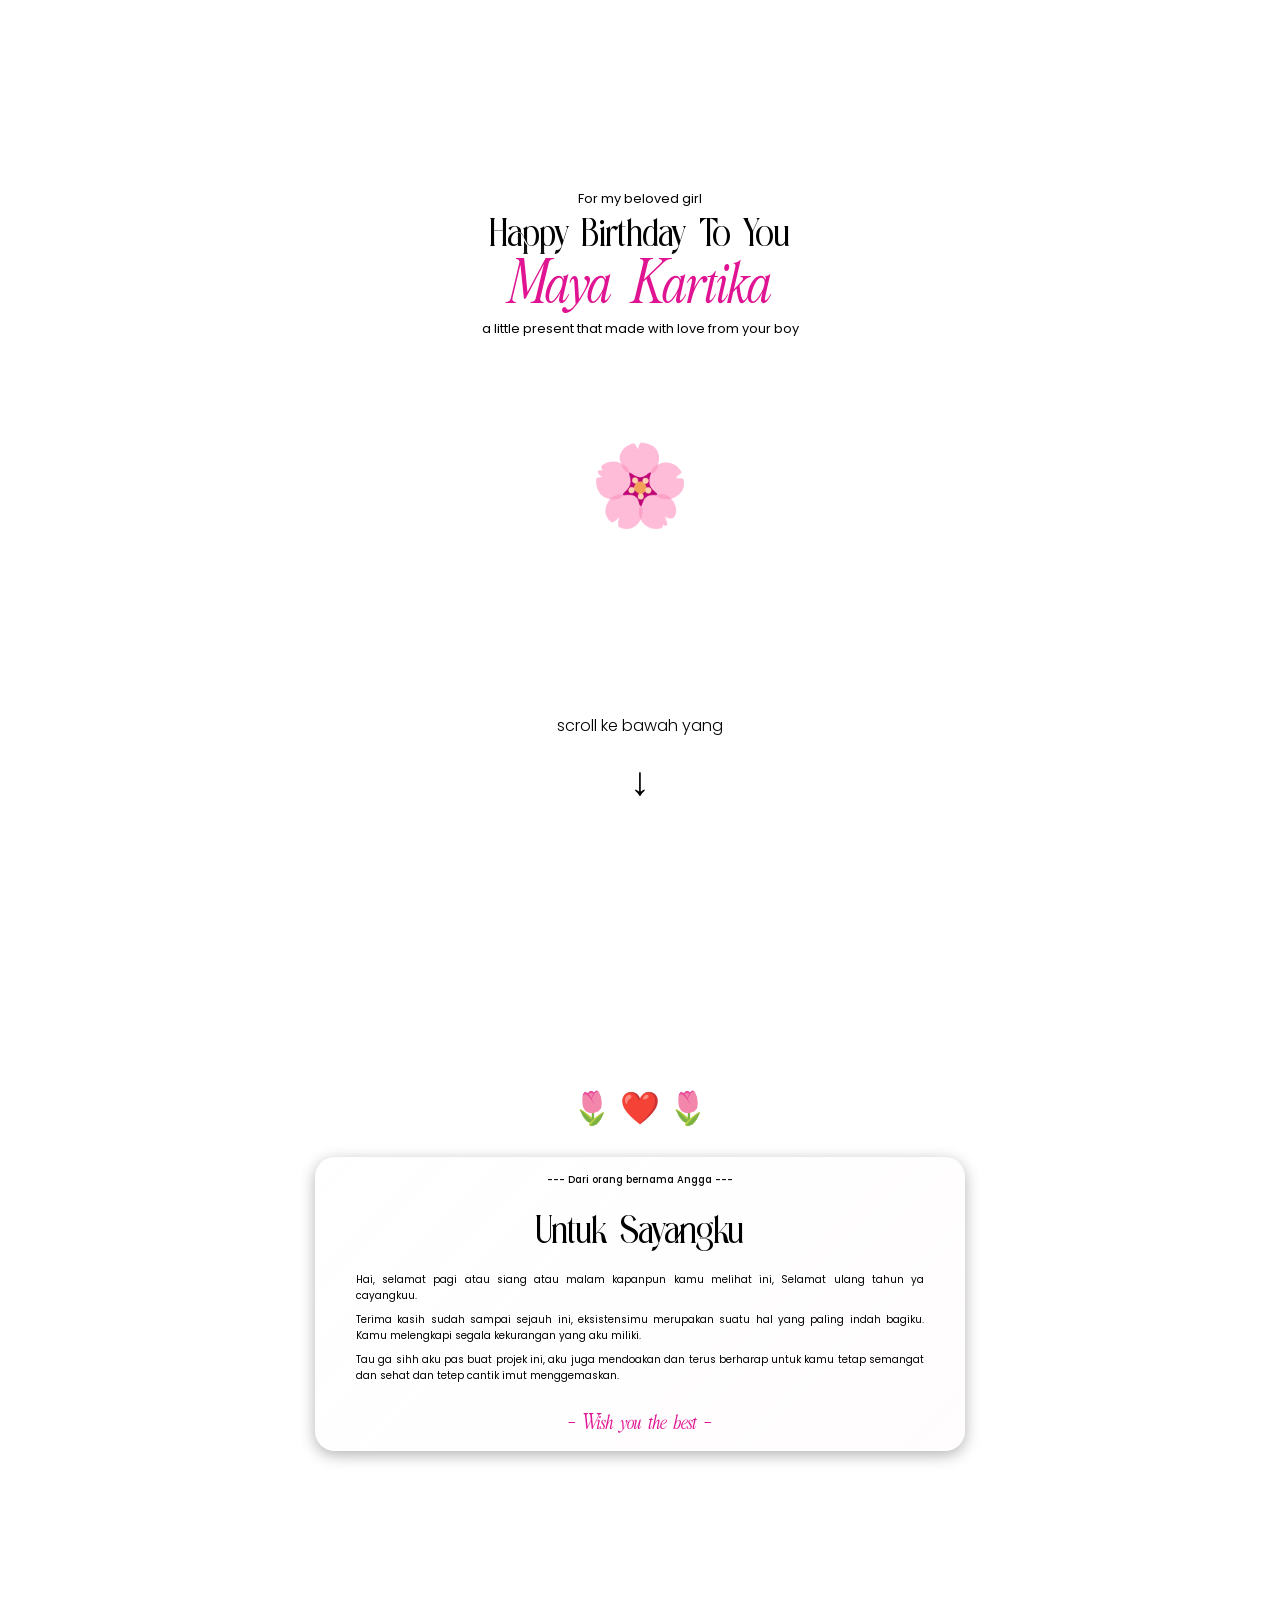
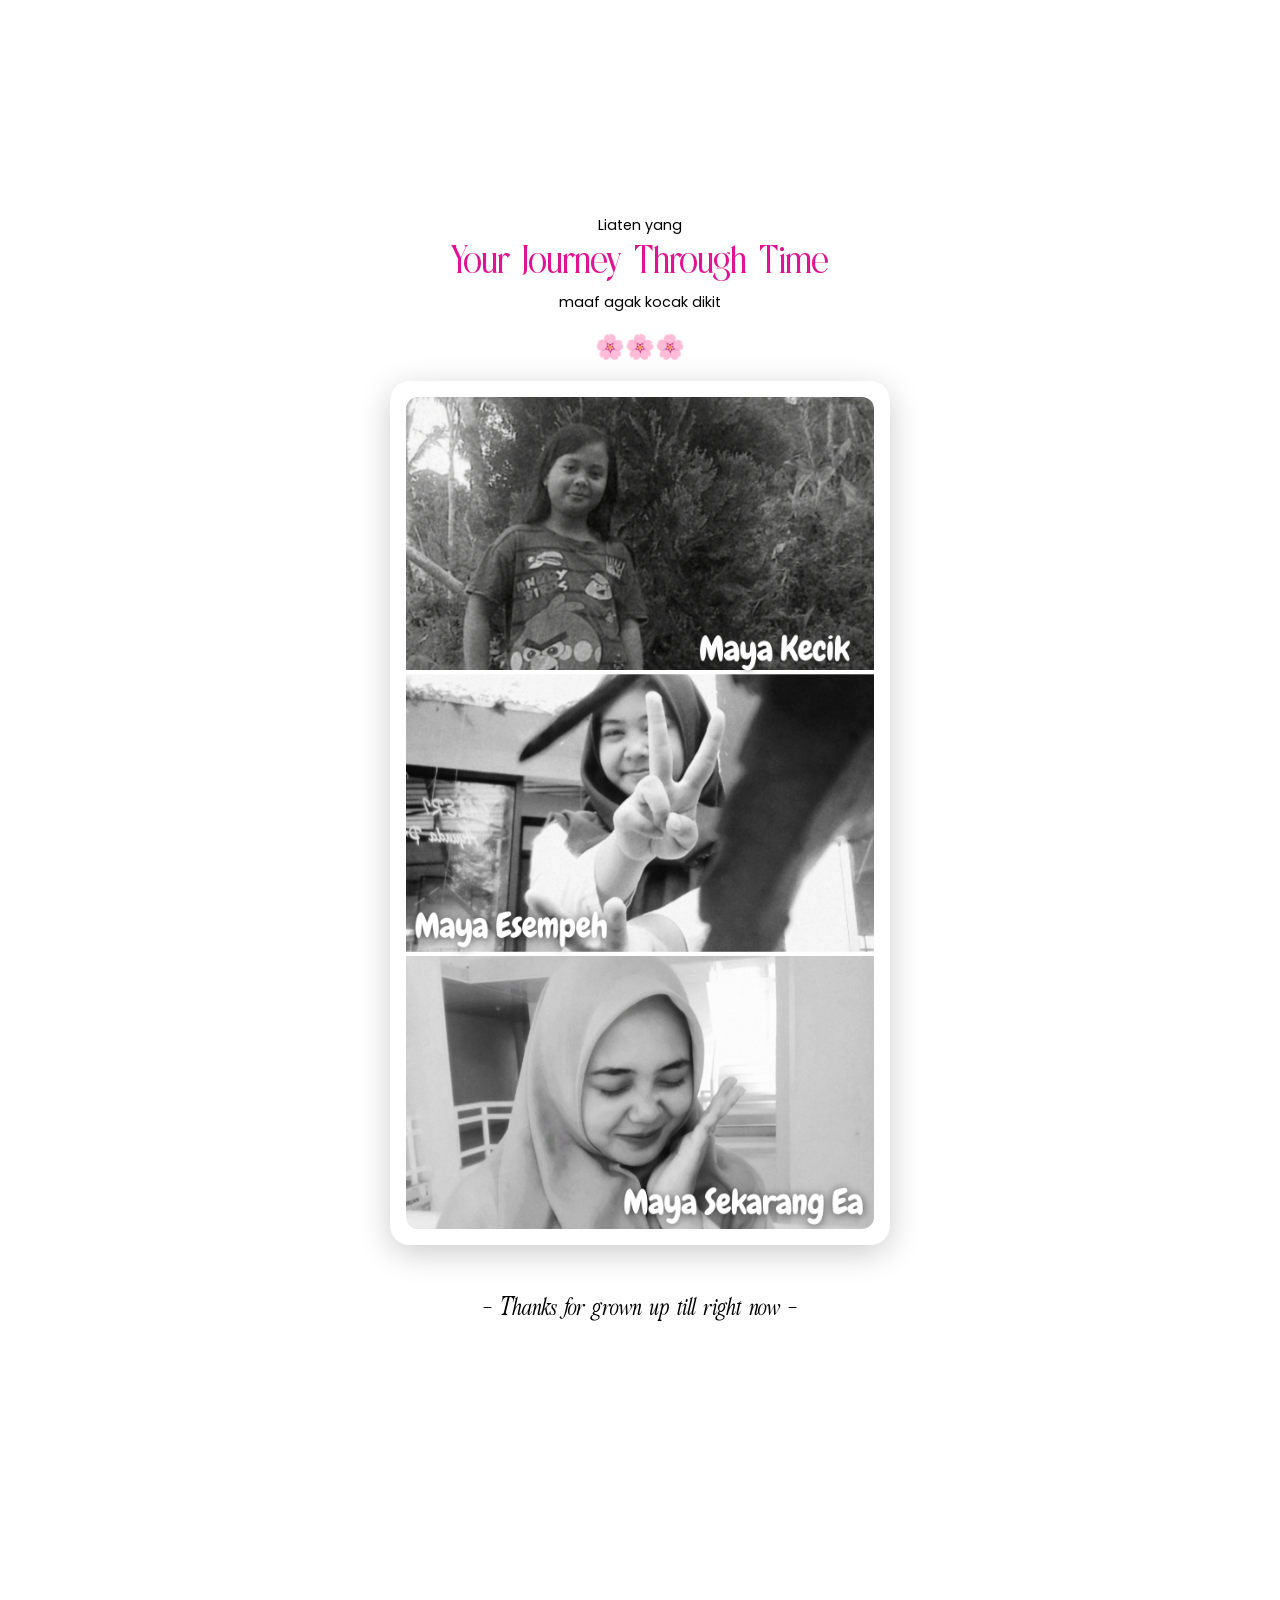
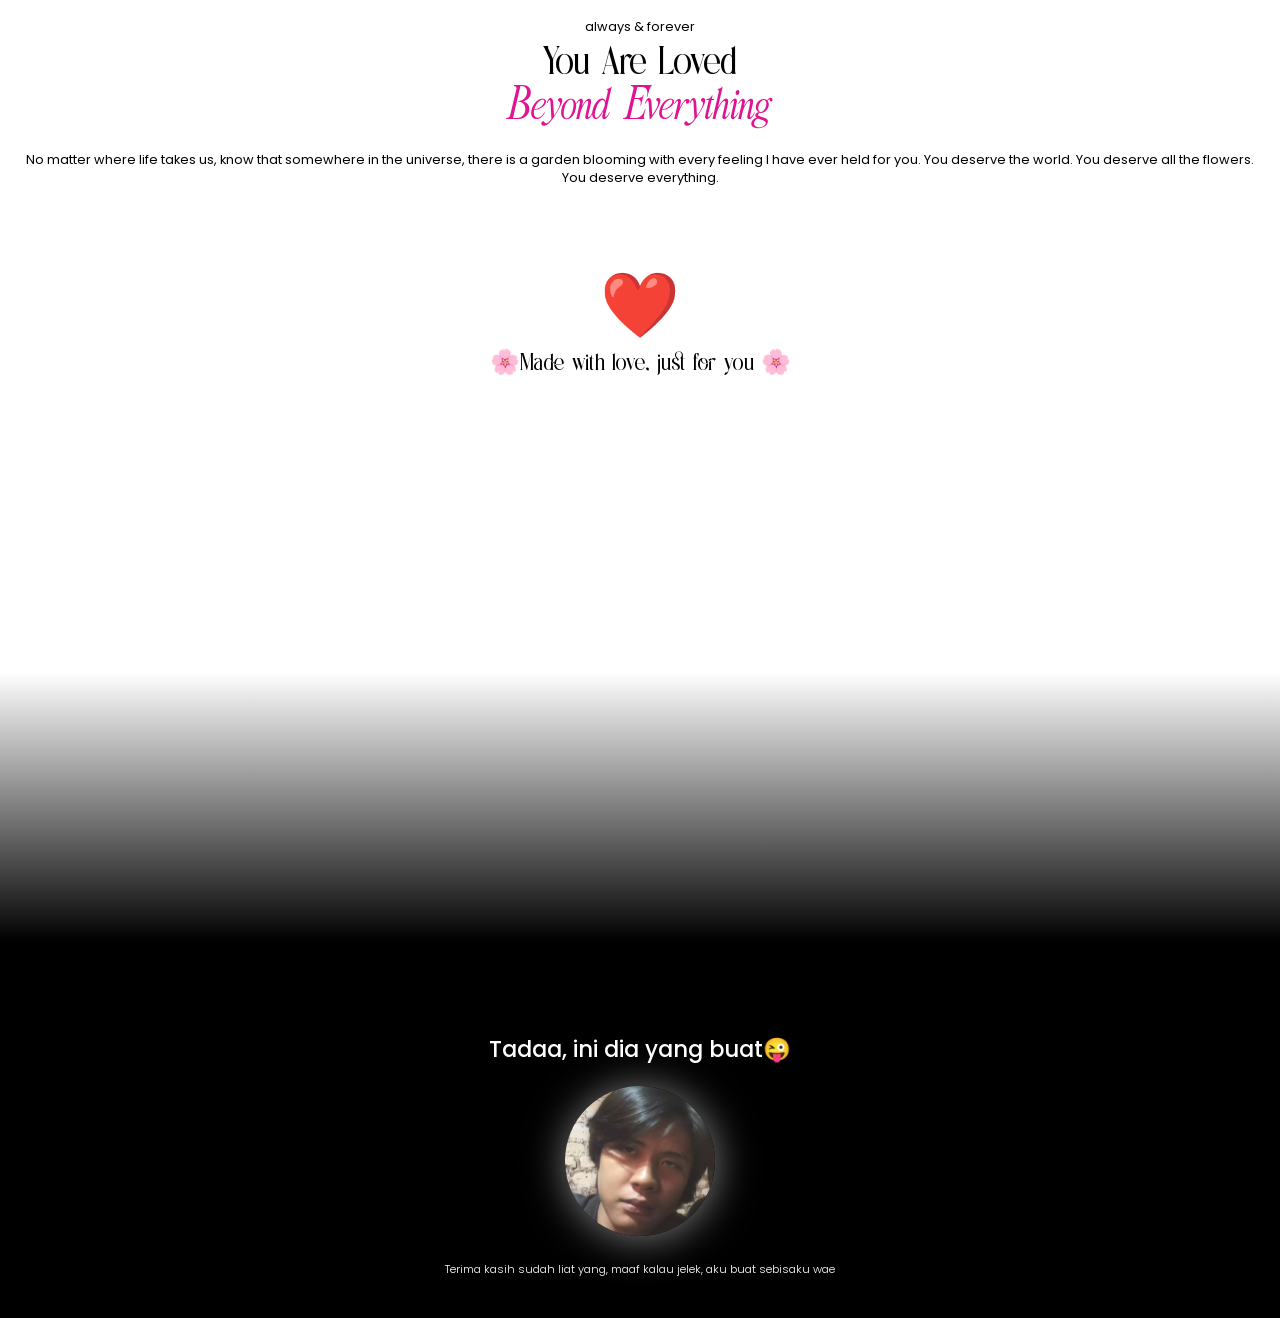
==== commit cb0d6208: "Update kartu.html" ====
--- a/kartu.html
+++ b/kartu.html
@@ -32,7 +32,7 @@
         <section class="halamanY">
             <h1>🌷 ❤️ 🌷</h1>
             <div class="box-konten">
-                <h2>-----------------dari Angga</h2>
+                <h2>--- Dari orang bernama Angga ---</h2>
                 <h3>Untuk <span class="asbak">Sayangku</span></h3>
                 <p>Hai, selamat pagi atau siang atau malam kapanpun kamu melihat ini, Selamat ulang tahun ya cayangkuu.</p>
                 <p>Terima kasih sudah sampai sejauh ini, eksistensimu merupakan suatu hal yang paling indah bagiku. Kamu melengkapi segala kekurangan yang aku miliki.</p>
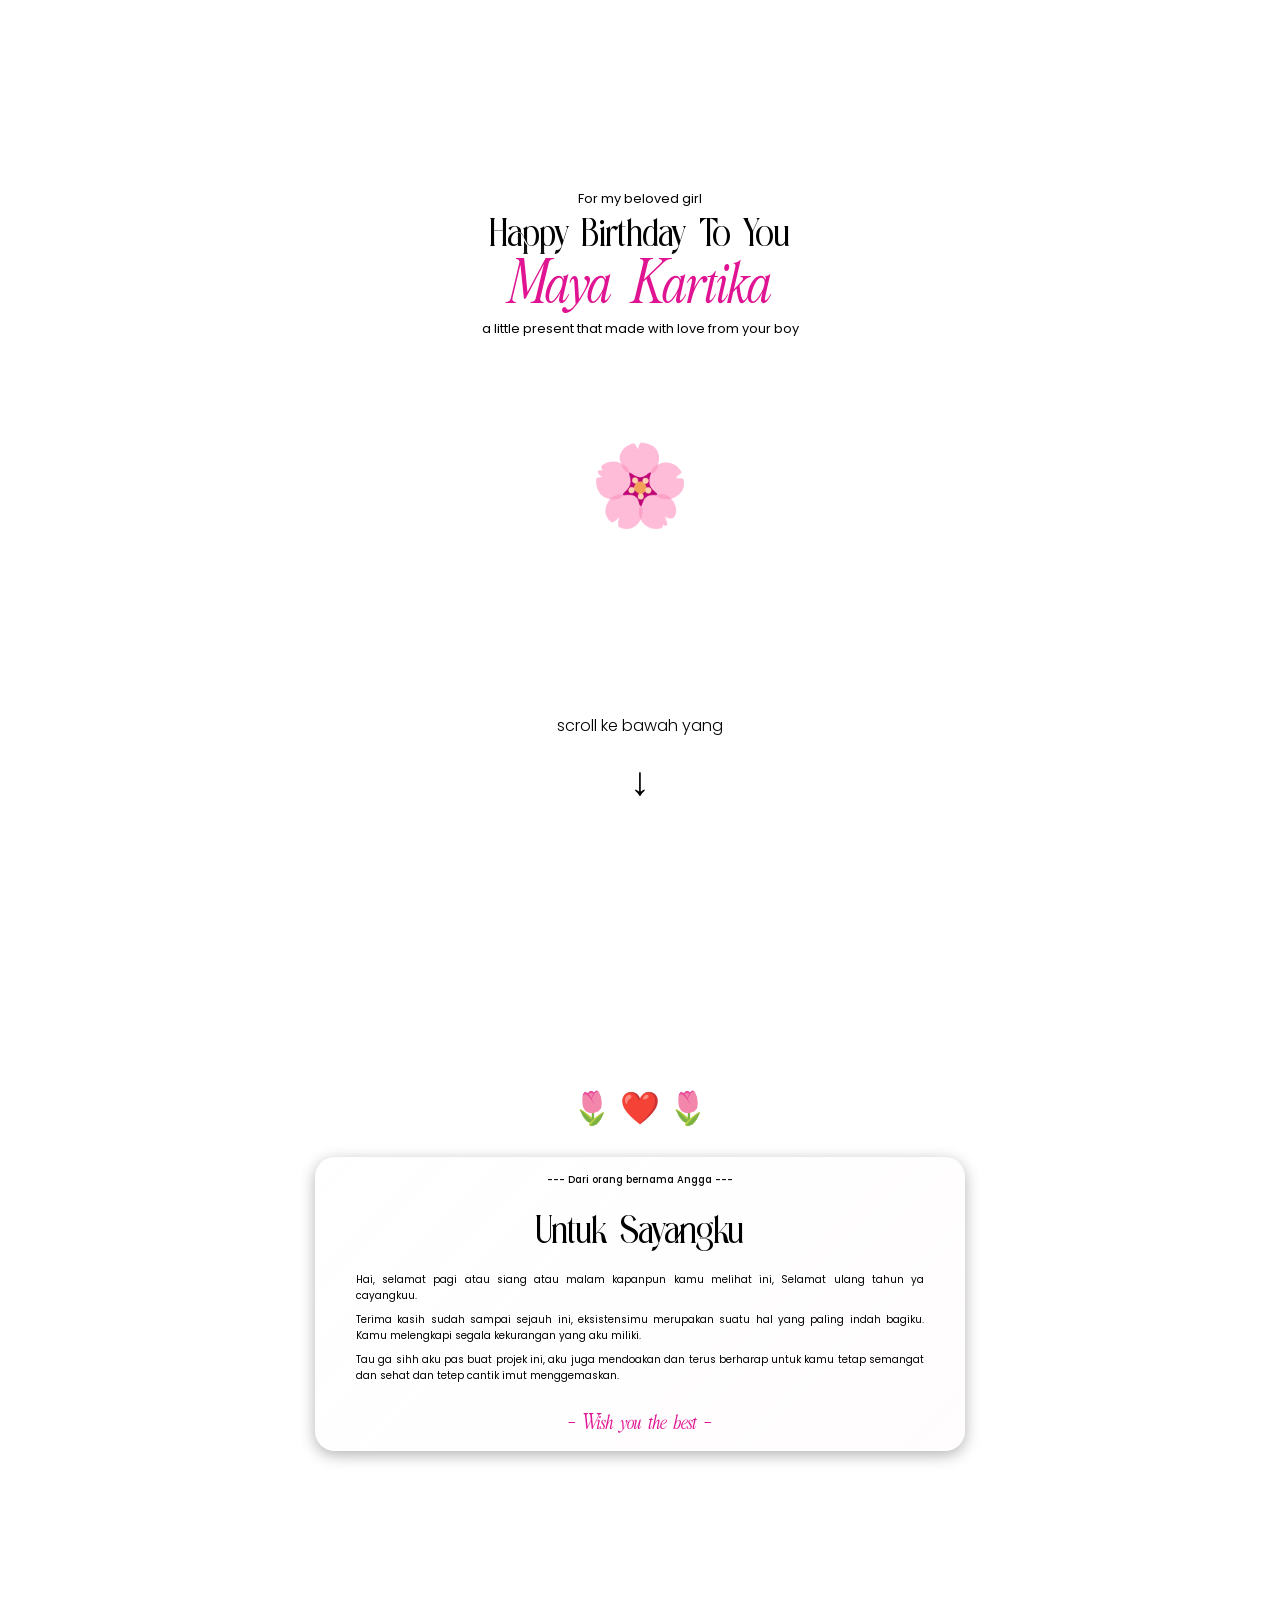
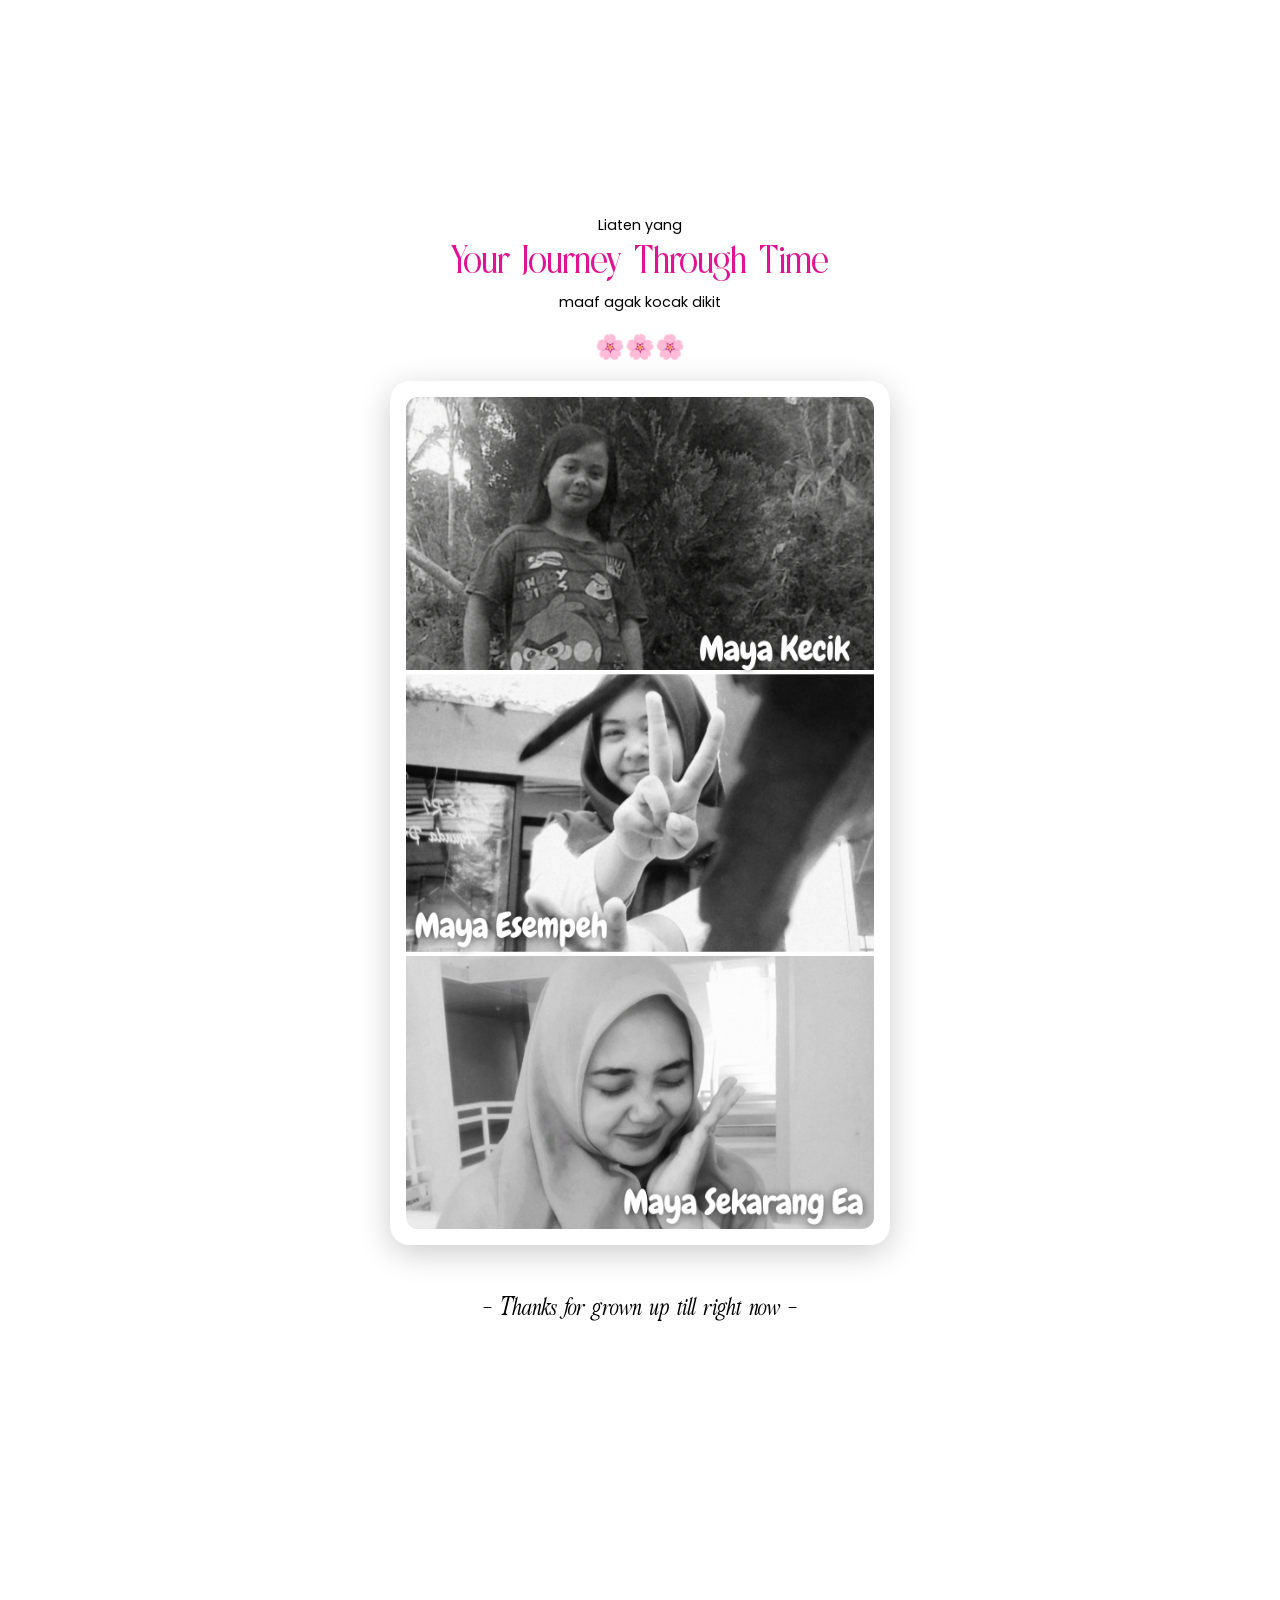
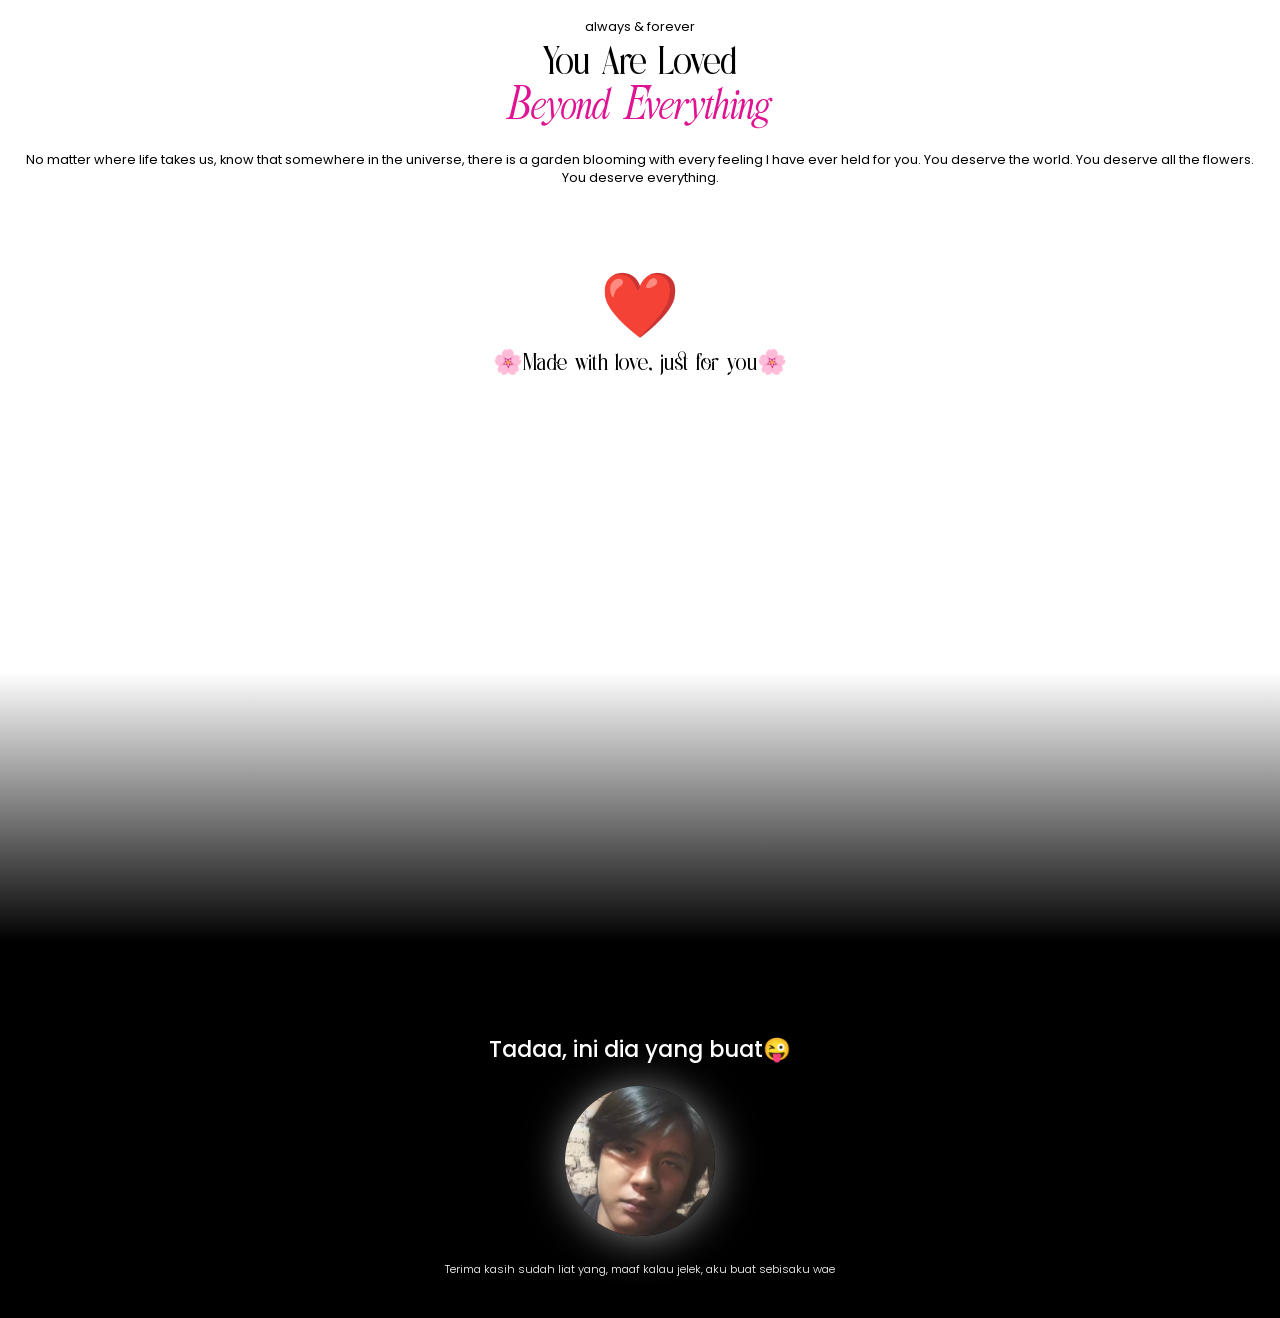
==== commit 1119d293: "Update kartu.html" ====
--- a/kartu.html
+++ b/kartu.html
@@ -59,7 +59,7 @@
             <h2>Beyond Everything</h2>
             <p>No matter where life takes us, know that somewhere in the universe, there is a garden blooming with every feeling I have ever held for you. You deserve the world. You deserve all the flowers. You deserve everything.</p>
             <h6><span class="kentul">❤️</span></h6>
-            <h3>🌸Made with love, just for you 🌸</h3>
+            <h3>🌸Made with love, just for you🌸</h3>
         </section>
 
         <section class="batas">
